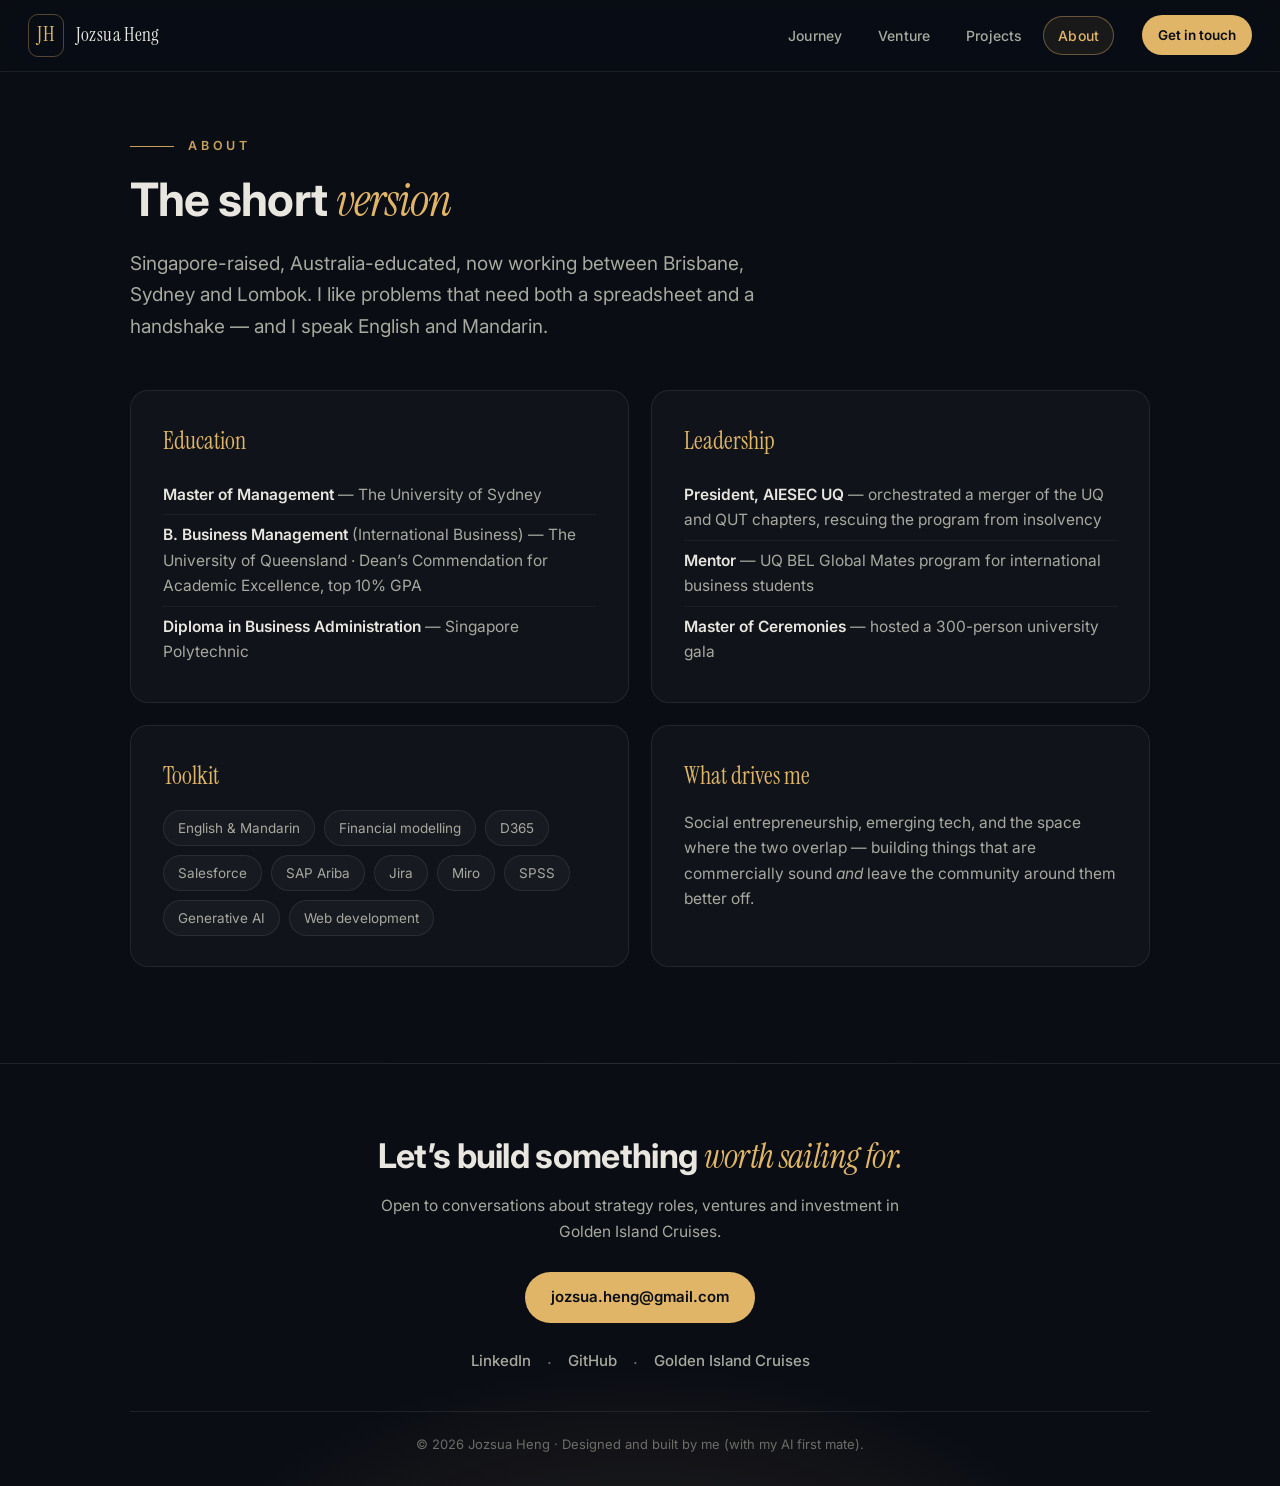
==== about.html @ b7298a8c "Restructure into tabbed multi-page site: Journey (landing, expanded experience), Venture, Projects, " ====
<!DOCTYPE html>
<html lang="en">
<head>
  <meta charset="UTF-8" />
  <meta name="viewport" content="width=device-width, initial-scale=1.0" />
  <title>Jozsua Heng — About</title>
  <meta name="description" content="About Jozsua Heng — education, leadership, toolkit and what drives him." />

  <link rel="icon" href="data:image/svg+xml,%3Csvg xmlns='http://www.w3.org/2000/svg' viewBox='0 0 64 64'%3E%3Crect width='64' height='64' rx='14' fill='%230a0d14'/%3E%3Ctext x='32' y='42' font-family='Georgia,serif' font-size='28' fill='%23e0b568' text-anchor='middle'%3EJH%3C/text%3E%3C/svg%3E" />

  <link rel="preconnect" href="https://fonts.googleapis.com" />
  <link rel="preconnect" href="https://fonts.gstatic.com" crossorigin />
  <link href="https://fonts.googleapis.com/css2?family=Instrument+Serif:ital@0;1&family=Inter:wght@400;500;600;700&display=swap" rel="stylesheet" />

  <link rel="stylesheet" href="styles.css" />
</head>
<body>

  <header class="nav">
    <a class="nav-brand" href="index.html">
      <span class="monogram">JH</span>
      <span class="brand-name">Jozsua Heng</span>
    </a>
    <nav class="nav-links" aria-label="Pages">
      <a href="index.html">Journey</a>
      <a href="venture.html">Venture</a>
      <a href="projects.html">Projects</a>
      <a href="about.html" aria-current="page">About</a>
    </nav>
    <a class="nav-cta" href="mailto:jozsua.heng@gmail.com">Get in touch</a>
  </header>

  <main>
    <div class="page-head container">
      <p class="eyebrow reveal"><span class="eyebrow-line"></span>About</p>
      <h1 class="section-title reveal">The short <em class="accent-serif">version</em></h1>
      <p class="lede reveal">
        Singapore-raised, Australia-educated, now working between Brisbane,
        Sydney and Lombok. I like problems that need both a spreadsheet and a
        handshake — and I speak English and Mandarin.
      </p>
    </div>

    <section class="section" style="padding-top: 0;">
      <div class="container">
        <div class="about-grid">
          <div class="about-card reveal">
            <h3>Education</h3>
            <ul>
              <li><strong>Master of Management</strong> — The University of Sydney</li>
              <li><strong>B. Business Management</strong> (International Business) — The University of Queensland · Dean&rsquo;s Commendation for Academic Excellence, top&nbsp;10% GPA</li>
              <li><strong>Diploma in Business Administration</strong> — Singapore Polytechnic</li>
            </ul>
          </div>
          <div class="about-card reveal">
            <h3>Leadership</h3>
            <ul>
              <li><strong>President, AIESEC UQ</strong> — orchestrated a merger of the UQ and QUT chapters, rescuing the program from insolvency</li>
              <li><strong>Mentor</strong> — UQ BEL Global Mates program for international business students</li>
              <li><strong>Master of Ceremonies</strong> — hosted a 300-person university gala</li>
            </ul>
          </div>
          <div class="about-card reveal">
            <h3>Toolkit</h3>
            <p class="chips">
              <span>English &amp; Mandarin</span><span>Financial modelling</span><span>D365</span><span>Salesforce</span><span>SAP Ariba</span><span>Jira</span><span>Miro</span><span>SPSS</span><span>Generative AI</span><span>Web development</span>
            </p>
          </div>
          <div class="about-card reveal">
            <h3>What drives me</h3>
            <p>
              Social entrepreneurship, emerging tech, and the space where the two
              overlap — building things that are commercially sound <em>and</em>
              leave the community around them better off.
            </p>
          </div>
        </div>
      </div>
    </section>
  </main>

  <footer class="footer">
    <div class="footer-cta">
      <p class="footer-line">Let&rsquo;s build something <em class="accent-serif">worth&nbsp;sailing&nbsp;for.</em></p>
      <p class="footer-sub">Open to conversations about strategy roles, ventures and investment in Golden Island Cruises.</p>
      <a class="btn btn-gold" href="mailto:jozsua.heng@gmail.com">jozsua.heng@gmail.com</a>
    </div>
    <div class="footer-links">
      <a href="https://www.linkedin.com/in/jozsuaheng" target="_blank" rel="noopener">LinkedIn</a>
      <span>·</span>
      <a href="https://github.com/JozsuaHeng" target="_blank" rel="noopener">GitHub</a>
      <span>·</span>
      <a href="https://komododiscoverytour.com/" target="_blank" rel="noopener">Golden Island Cruises</a>
    </div>
    <p class="footer-copy">© 2026 Jozsua Heng · Designed and built by me (with my AI first mate).</p>
  </footer>

  <script src="script.js"></script>
</body>
</html>
---- styles.css ----
/* ============================================================
   Jozsua Heng — portfolio (multi-page)
   Dark, warm, editorial. Gold accent nods to Golden Island Cruises.
   Pages: index (Journey) · venture · projects · about
   ============================================================ */

:root {
  --bg: #0a0d14;
  --bg-2: #0d1119;
  --bg-3: #111624;
  --ink: #e8e6df;
  --ink-dim: #a8a99f;
  --ink-faint: #6b6d66;
  --gold: #e0b568;
  --gold-soft: #caa15c;
  --line: rgba(232, 230, 223, 0.09);
  --card: rgba(255, 255, 255, 0.028);
  --radius: 18px;
  --font-body: "Inter", -apple-system, BlinkMacSystemFont, "Segoe UI", sans-serif;
  --font-display: "Instrument Serif", Georgia, "Times New Roman", serif;
  --ease-out: cubic-bezier(0.16, 1, 0.3, 1);
}

* { margin: 0; padding: 0; box-sizing: border-box; }

html { scroll-behavior: smooth; }

body {
  background: var(--bg);
  color: var(--ink);
  font-family: var(--font-body);
  font-size: 17px;
  line-height: 1.65;
  -webkit-font-smoothing: antialiased;
  overflow-x: hidden;
  display: flex;
  flex-direction: column;
  min-height: 100svh;
}
main { flex: 1; }

img { max-width: 100%; display: block; }
a { color: inherit; }

::selection { background: rgba(224, 181, 104, 0.35); }

.container {
  width: min(1020px, calc(100% - 48px));
  margin: 0 auto;
}

/* ---------- reveal-on-scroll ---------- */
.reveal {
  opacity: 0;
  transform: translateY(24px);
  transition: opacity 0.8s var(--ease-out), transform 0.8s var(--ease-out);
  transition-delay: var(--d, 0s);
  will-change: opacity, transform;
}
.reveal.in {
  opacity: 1;
  transform: none;
}

/* ============================================================
   NAV — tab bar
   ============================================================ */
.nav {
  position: sticky;
  top: 0;
  z-index: 50;
  display: flex;
  align-items: center;
  gap: 28px;
  padding: 14px 28px;
  background: rgba(10, 13, 20, 0.78);
  -webkit-backdrop-filter: saturate(160%) blur(18px);
  backdrop-filter: saturate(160%) blur(18px);
  border-bottom: 1px solid var(--line);
}
.nav-brand {
  display: flex;
  align-items: baseline;
  gap: 12px;
  text-decoration: none;
}
.monogram {
  font-family: var(--font-display);
  font-size: 21px;
  color: var(--gold);
  letter-spacing: 0.04em;
  border: 1px solid rgba(224, 181, 104, 0.35);
  border-radius: 10px;
  padding: 2px 8px 4px;
}
.brand-name {
  font-family: var(--font-display);
  font-size: 19px;
  color: var(--ink);
  letter-spacing: 0.02em;
}
.nav-links {
  display: flex;
  gap: 6px;
  margin-left: auto;
}
.nav-links a {
  text-decoration: none;
  font-size: 14px;
  font-weight: 500;
  color: var(--ink-dim);
  letter-spacing: 0.01em;
  padding: 7px 14px;
  border-radius: 999px;
  border: 1px solid transparent;
  transition: color 0.25s ease, background 0.25s ease, border-color 0.25s ease;
}
.nav-links a:hover { color: var(--ink); background: rgba(255, 255, 255, 0.05); }
.nav-links a[aria-current="page"] {
  color: var(--gold);
  border-color: rgba(224, 181, 104, 0.4);
  background: rgba(224, 181, 104, 0.08);
}
.nav-cta {
  font-size: 13.5px;
  font-weight: 600;
  text-decoration: none;
  color: var(--bg);
  background: var(--gold);
  padding: 9px 16px;
  border-radius: 999px;
  transition: transform 0.25s var(--ease-out), background 0.25s ease;
  white-space: nowrap;
}
.nav-cta:hover { background: #ecc37b; transform: translateY(-1px); }

/* ============================================================
   PAGE HEADER — compact, resume-style
   ============================================================ */
.intro { padding: 64px 0 8px; }
.intro-name {
  font-family: var(--font-display);
  font-weight: 400;
  font-size: clamp(40px, 6vw, 58px);
  line-height: 1.02;
  letter-spacing: -0.01em;
  margin-bottom: 12px;
}
.intro-roles {
  font-size: clamp(16px, 2vw, 18.5px);
  color: var(--ink-dim);
  margin-bottom: 6px;
}
.accent-serif {
  font-family: var(--font-display);
  font-style: italic;
  color: var(--gold);
  font-weight: 400;
}
.intro-meta {
  display: flex;
  flex-wrap: wrap;
  align-items: center;
  gap: 8px 18px;
  font-size: 14px;
  color: var(--ink-faint);
  margin-bottom: 22px;
}
.intro-meta a {
  color: var(--ink-dim);
  text-decoration: none;
  border-bottom: 1px solid rgba(232, 230, 223, 0.2);
  padding-bottom: 1px;
  transition: color 0.25s ease, border-color 0.25s ease;
}
.intro-meta a:hover { color: var(--gold); border-color: var(--gold); }
.intro-sub {
  font-size: 16.5px;
  color: var(--ink-dim);
  max-width: 640px;
}

/* simple page headers on secondary pages */
.page-head { padding: 64px 0 0; }

/* ============================================================
   SECTIONS — shared
   ============================================================ */
.section { padding: 56px 0 96px; }

.eyebrow {
  display: flex;
  align-items: center;
  gap: 14px;
  font-size: 12.5px;
  font-weight: 600;
  letter-spacing: 0.3em;
  text-transform: uppercase;
  color: var(--gold-soft);
  margin-bottom: 18px;
}
.eyebrow-line {
  width: 44px;
  height: 1px;
  background: var(--gold-soft);
  transform-origin: left;
  transform: scaleX(0);
  transition: transform 1.1s var(--ease-out) 0.15s;
}
.reveal.in .eyebrow-line { transform: scaleX(1); }

.section-title {
  font-family: var(--font-body);
  font-weight: 700;
  font-size: clamp(30px, 4.6vw, 46px);
  line-height: 1.1;
  letter-spacing: -0.02em;
  margin-bottom: 22px;
}
.section-title em { font-weight: 400; }

.lede {
  font-size: clamp(16.5px, 1.9vw, 19px);
  color: var(--ink-dim);
  max-width: 680px;
  margin-bottom: 48px;
}

/* ============================================================
   JOURNEY (timeline, index page)
   ============================================================ */
.timeline {
  list-style: none;
  margin-top: 14px;
  position: relative;
  padding-left: 30px;
}
.timeline::before {
  content: "";
  position: absolute;
  left: 5px;
  top: 6px;
  bottom: 6px;
  width: 1px;
  background: linear-gradient(var(--gold-soft), rgba(224, 181, 104, 0.05));
}
.tl-item {
  position: relative;
  display: grid;
  grid-template-columns: 150px 1fr;
  gap: 28px;
  padding: 28px 0;
}
.tl-item + .tl-item { border-top: 1px solid rgba(232, 230, 223, 0.05); }
.tl-item::before {
  content: "";
  position: absolute;
  left: -29px;
  top: 40px;
  width: 9px;
  height: 9px;
  border-radius: 50%;
  background: var(--bg);
  border: 2px solid var(--gold-soft);
}
.tl-when {
  font-size: 13px;
  font-weight: 600;
  letter-spacing: 0.08em;
  text-transform: uppercase;
  color: var(--gold-soft);
  padding-top: 5px;
  white-space: nowrap;
}
.tl-body h3 { font-size: 19.5px; font-weight: 700; margin-bottom: 2px; }
.tl-where {
  font-size: 13.5px;
  color: var(--ink-faint);
  margin-bottom: 12px;
}
.tl-points {
  list-style: none;
  display: flex;
  flex-direction: column;
  gap: 9px;
}
.tl-points li {
  position: relative;
  padding-left: 22px;
  color: var(--ink-dim);
  font-size: 15.5px;
  line-height: 1.6;
}
.tl-points li::before {
  content: "";
  position: absolute;
  left: 4px;
  top: 0.62em;
  width: 6px;
  height: 6px;
  border-radius: 50%;
  background: rgba(224, 181, 104, 0.55);
}
.tl-points strong { color: var(--ink); font-weight: 600; }

/* small link-out chips inside timeline items */
.tl-links { margin-top: 12px; display: flex; gap: 16px; flex-wrap: wrap; }
.tl-links a {
  font-size: 14px;
  font-weight: 600;
  color: var(--gold);
  text-decoration: none;
  border-bottom: 1px solid rgba(224, 181, 104, 0.35);
  padding-bottom: 1px;
  transition: border-color 0.25s ease, color 0.25s ease;
}
.tl-links a:hover { color: #ecc37b; border-bottom-color: #ecc37b; }

/* ============================================================
   VENTURE page
   ============================================================ */
.venture-figure { margin-bottom: 56px; }

.browser-frame {
  display: block;
  border-radius: var(--radius);
  overflow: hidden;
  border: 1px solid var(--line);
  background: var(--bg-3);
  box-shadow:
    0 30px 80px rgba(0, 0, 0, 0.55),
    0 4px 18px rgba(0, 0, 0, 0.4);
  transition: box-shadow 0.5s var(--ease-out);
}
a.browser-frame { text-decoration: none; }
/* hover lift lives on the image, not the frame — the frame's transform
   is driven by the parallax script, which would override a CSS hover */
a.browser-frame:hover {
  box-shadow:
    0 44px 100px rgba(0, 0, 0, 0.6),
    0 8px 24px rgba(0, 0, 0, 0.45);
}
.browser-frame img { transition: transform 0.6s var(--ease-out); }
a.browser-frame:hover img { transform: scale(1.02); }
.browser-bar {
  display: flex;
  align-items: center;
  gap: 7px;
  padding: 11px 16px;
  background: rgba(255, 255, 255, 0.035);
  border-bottom: 1px solid var(--line);
}
.browser-bar .dot {
  width: 10px; height: 10px;
  border-radius: 50%;
  background: rgba(232, 230, 223, 0.16);
}
.browser-url {
  margin: 0 auto;
  font-size: 12px;
  color: var(--ink-faint);
  background: rgba(255, 255, 255, 0.045);
  padding: 3px 14px;
  border-radius: 999px;
  letter-spacing: 0.02em;
}
.browser-frame img { width: 100%; }

.venture-grid {
  display: grid;
  grid-template-columns: 1fr 1fr;
  gap: 40px 56px;
  margin-bottom: 64px;
}
.venture-copy h3 {
  font-family: var(--font-display);
  font-weight: 400;
  font-size: 26px;
  margin-bottom: 12px;
  color: var(--gold);
}
.venture-copy p { color: var(--ink-dim); }

.stats {
  display: grid;
  grid-template-columns: repeat(4, 1fr);
  gap: 20px;
  padding: 38px 0;
  border-top: 1px solid var(--line);
  border-bottom: 1px solid var(--line);
  margin-bottom: 48px;
  text-align: center;
}
.stat-num {
  display: block;
  font-family: var(--font-display);
  font-size: clamp(36px, 4.6vw, 52px);
  color: var(--ink);
  line-height: 1.1;
  font-variant-numeric: tabular-nums;
}
.stat-label {
  font-size: 12.5px;
  letter-spacing: 0.14em;
  text-transform: uppercase;
  color: var(--ink-faint);
}
.venture-links { display: flex; gap: 14px; flex-wrap: wrap; }

.btn {
  display: inline-block;
  text-decoration: none;
  font-weight: 600;
  font-size: 15px;
  padding: 13px 26px;
  border-radius: 999px;
  transition: transform 0.3s var(--ease-out), background 0.3s ease, border-color 0.3s ease;
}
.btn-gold { background: var(--gold); color: var(--bg); }
.btn-gold:hover { background: #ecc37b; transform: translateY(-2px); }
.btn-ghost {
  color: var(--ink);
  border: 1px solid rgba(232, 230, 223, 0.22);
}
.btn-ghost:hover { border-color: rgba(232, 230, 223, 0.5); transform: translateY(-2px); }

/* ============================================================
   PROJECTS page
   ============================================================ */
.features {
  display: flex;
  flex-direction: column;
  gap: 96px;
  margin-top: 10px;
}
.feature {
  display: grid;
  grid-template-columns: minmax(0, 7fr) minmax(0, 5fr);
  gap: 52px;
  align-items: center;
}
.feature:nth-child(even) .feature-media { order: 2; }
.feature:nth-child(even) .feature-text { order: 1; }

.feature-text h3 {
  font-size: clamp(23px, 2.8vw, 29px);
  font-weight: 700;
  letter-spacing: -0.015em;
  margin-bottom: 14px;
}
.feature-text p { color: var(--ink-dim); margin-bottom: 14px; }
.feature-tags {
  font-size: 13px;
  letter-spacing: 0.1em;
  text-transform: uppercase;
  color: var(--ink-faint) !important;
}
.feature-links { display: flex; gap: 22px; flex-wrap: wrap; }
.feature-links a {
  font-weight: 600;
  font-size: 15px;
  color: var(--gold);
  text-decoration: none;
  border-bottom: 1px solid rgba(224, 181, 104, 0.35);
  padding-bottom: 2px;
  transition: border-color 0.25s ease, color 0.25s ease;
}
.feature-links a:hover { color: #ecc37b; border-bottom-color: #ecc37b; }

.experiments-wrap { margin-top: 110px; }
.experiments-title {
  font-family: var(--font-display);
  font-weight: 400;
  font-style: italic;
  font-size: clamp(22px, 3vw, 28px);
  color: var(--ink-dim);
  margin-bottom: 32px;
}
.experiments {
  display: grid;
  grid-template-columns: repeat(3, 1fr);
  gap: 22px;
}
.exp-card {
  display: block;
  text-decoration: none;
  border-radius: var(--radius);
  overflow: hidden;
  border: 1px solid var(--line);
  background: var(--card);
  transition: transform 0.4s var(--ease-out), border-color 0.4s ease;
}
.exp-card:hover { transform: translateY(-6px); border-color: rgba(224, 181, 104, 0.4); }
.exp-card img { aspect-ratio: 16 / 10; object-fit: cover; object-position: top; }
.exp-body { padding: 18px 20px 20px; }
.exp-body h4 { font-size: 16.5px; margin-bottom: 6px; }
.exp-body p { font-size: 14px; color: var(--ink-dim); line-height: 1.5; }

/* ============================================================
   ABOUT page
   ============================================================ */
.about-grid {
  display: grid;
  grid-template-columns: 1fr 1fr;
  gap: 22px;
  margin-top: 10px;
}
.about-card {
  background: var(--card);
  border: 1px solid var(--line);
  border-radius: var(--radius);
  padding: 30px 32px;
}
.about-card h3 {
  font-family: var(--font-display);
  font-weight: 400;
  font-size: 24px;
  color: var(--gold);
  margin-bottom: 14px;
}
.about-card ul { list-style: none; }
.about-card li {
  color: var(--ink-dim);
  font-size: 15.5px;
  padding: 7px 0;
  border-bottom: 1px solid rgba(232, 230, 223, 0.05);
}
.about-card li:last-child { border-bottom: none; }
.about-card li strong { color: var(--ink); font-weight: 600; }
.about-card > p { color: var(--ink-dim); font-size: 15.5px; }

.chips { display: flex; flex-wrap: wrap; gap: 9px; }
.chips span {
  font-size: 13.5px;
  color: var(--ink-dim);
  border: 1px solid var(--line);
  background: rgba(255, 255, 255, 0.03);
  border-radius: 999px;
  padding: 6px 14px;
}

/* ============================================================
   FOOTER — shared contact band
   ============================================================ */
.footer {
  border-top: 1px solid var(--line);
  background:
    radial-gradient(55% 90% at 50% 130%, rgba(224, 181, 104, 0.12), transparent 65%),
    var(--bg);
  text-align: center;
  padding: 64px 24px 30px;
}
.footer-line {
  font-family: var(--font-body);
  font-weight: 700;
  font-size: clamp(24px, 3.4vw, 34px);
  letter-spacing: -0.02em;
  margin-bottom: 8px;
}
.footer-sub {
  color: var(--ink-dim);
  font-size: 15.5px;
  max-width: 520px;
  margin: 0 auto 28px;
}
.footer-cta { margin-bottom: 26px; }
.footer-links {
  display: flex;
  justify-content: center;
  gap: 16px;
  color: var(--ink-faint);
  margin-bottom: 34px;
  flex-wrap: wrap;
}
.footer-links a {
  color: var(--ink-dim);
  text-decoration: none;
  font-weight: 500;
  font-size: 15px;
  transition: color 0.25s ease;
}
.footer-links a:hover { color: var(--gold); }
.footer-copy {
  font-size: 13px;
  color: var(--ink-faint);
  border-top: 1px solid var(--line);
  padding-top: 22px;
  max-width: 1020px;
  margin: 0 auto;
}

/* ============================================================
   RESPONSIVE
   ============================================================ */
@media (max-width: 900px) {
  .feature,
  .feature:nth-child(even) {
    grid-template-columns: 1fr;
    gap: 26px;
  }
  .feature:nth-child(even) .feature-media { order: 1; }
  .feature:nth-child(even) .feature-text { order: 2; }
  .features { gap: 72px; }
  .venture-grid { grid-template-columns: 1fr; gap: 32px; }
  .stats { grid-template-columns: repeat(2, 1fr); gap: 30px 16px; }
  .experiments { grid-template-columns: 1fr; }
  .about-grid { grid-template-columns: 1fr; }
  .tl-item { grid-template-columns: 1fr; gap: 6px; }
  .section { padding: 44px 0 80px; }
  .intro, .page-head { padding-top: 44px; }
}
@media (max-width: 700px) {
  .nav { padding: 10px 14px; gap: 10px; flex-wrap: wrap; }
  .brand-name { display: none; }
  .nav-links { gap: 2px; margin-left: 0; order: 3; width: 100%; justify-content: center; }
  .nav-links a { padding: 6px 11px; font-size: 13.5px; }
  .nav-cta { margin-left: auto; }
}

/* ============================================================
   REDUCED MOTION
   ============================================================ */
@media (prefers-reduced-motion: reduce) {
  html { scroll-behavior: auto; }
  .reveal { opacity: 1; transform: none; transition: none; }
  .eyebrow-line { transform: scaleX(1); transition: none; }
  .parallax { transform: none !important; }
}
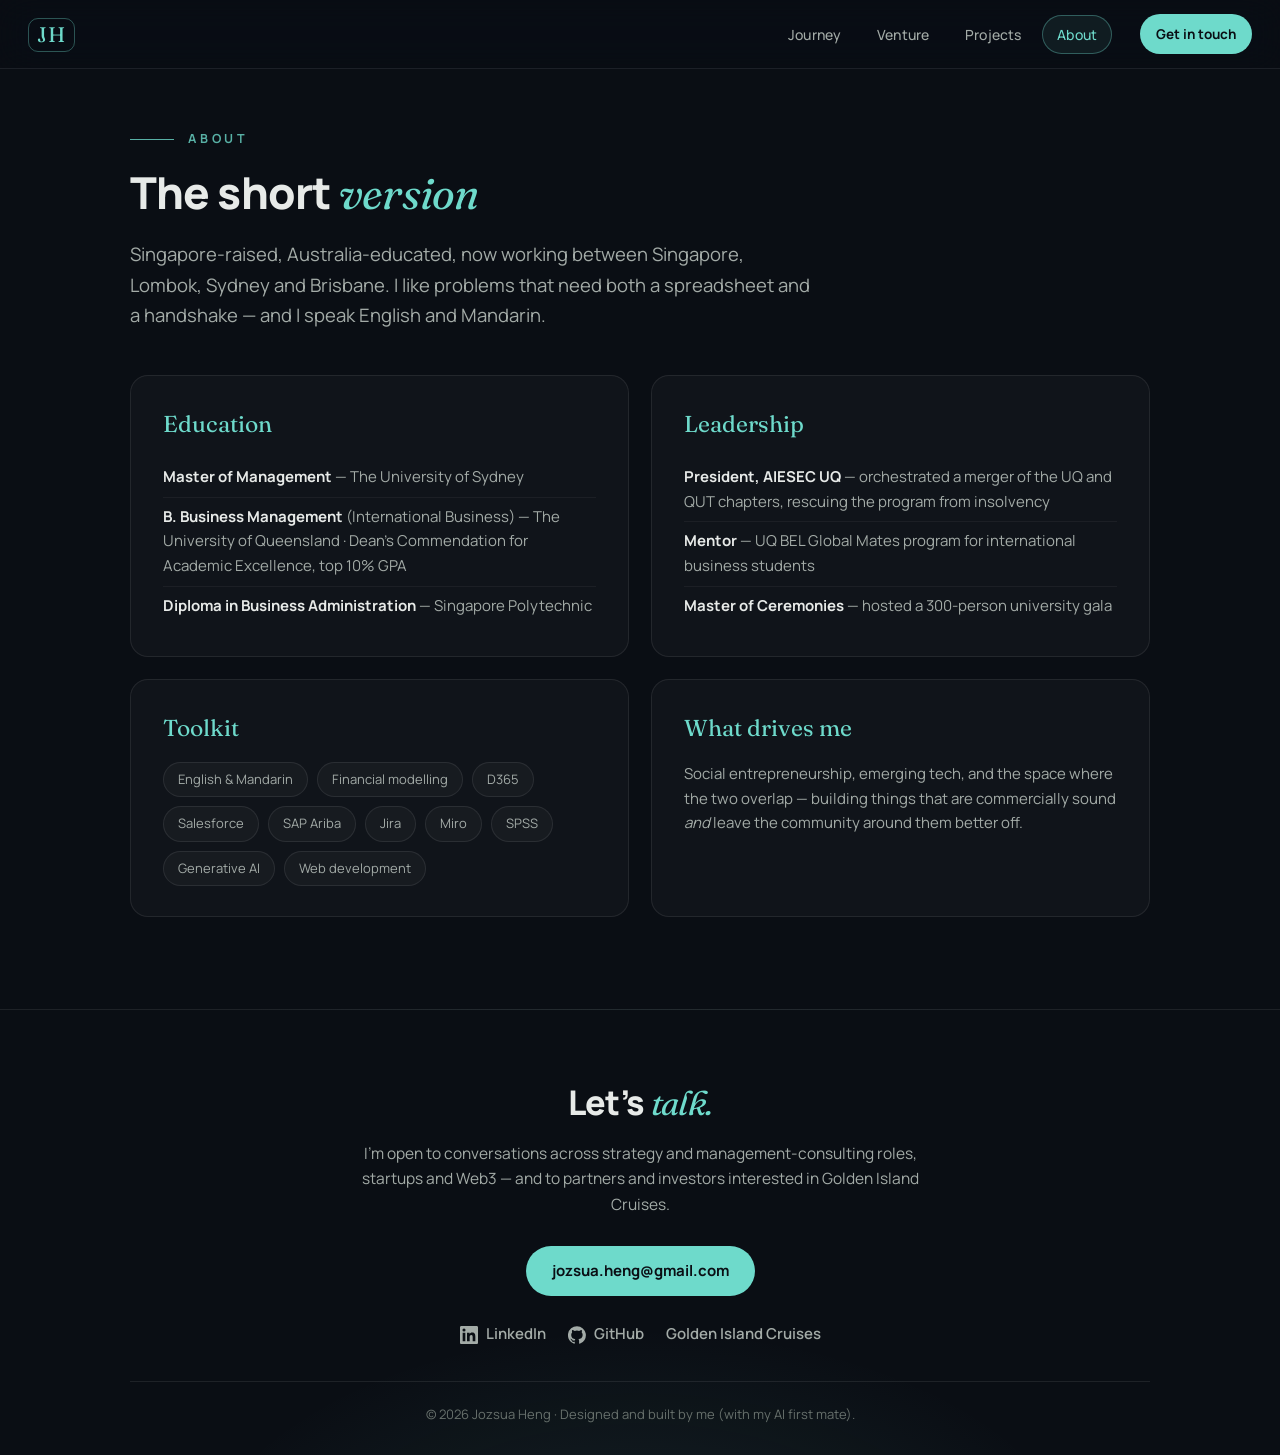
==== commit 2fe98430: "Redesign: teal palette + Fraunces/Manrope, collapsible timeline, brand network, condensed projects -" ====
--- a/about.html
+++ b/about.html
@@ -6,20 +6,19 @@
   <title>Jozsua Heng — About</title>
   <meta name="description" content="About Jozsua Heng — education, leadership, toolkit and what drives him." />
 
-  <link rel="icon" href="data:image/svg+xml,%3Csvg xmlns='http://www.w3.org/2000/svg' viewBox='0 0 64 64'%3E%3Crect width='64' height='64' rx='14' fill='%230a0d14'/%3E%3Ctext x='32' y='42' font-family='Georgia,serif' font-size='28' fill='%23e0b568' text-anchor='middle'%3EJH%3C/text%3E%3C/svg%3E" />
+  <link rel="icon" href="data:image/svg+xml,%3Csvg xmlns='http://www.w3.org/2000/svg' viewBox='0 0 64 64'%3E%3Crect width='64' height='64' rx='14' fill='%230a0e14'/%3E%3Ctext x='32' y='42' font-family='Georgia,serif' font-size='28' fill='%236edacb' text-anchor='middle'%3EJH%3C/text%3E%3C/svg%3E" />
 
   <link rel="preconnect" href="https://fonts.googleapis.com" />
   <link rel="preconnect" href="https://fonts.gstatic.com" crossorigin />
-  <link href="https://fonts.googleapis.com/css2?family=Instrument+Serif:ital@0;1&family=Inter:wght@400;500;600;700&display=swap" rel="stylesheet" />
+  <link href="https://fonts.googleapis.com/css2?family=Fraunces:ital,opsz,wght@0,9..144,400..600;1,9..144,400..600&family=Manrope:wght@400;500;600;700;800&display=swap" rel="stylesheet" />
 
   <link rel="stylesheet" href="styles.css" />
 </head>
 <body>
 
   <header class="nav">
-    <a class="nav-brand" href="index.html">
+    <a class="nav-brand" href="index.html" aria-label="Home">
       <span class="monogram">JH</span>
-      <span class="brand-name">Jozsua Heng</span>
     </a>
     <nav class="nav-links" aria-label="Pages">
       <a href="index.html">Journey</a>
@@ -27,7 +26,7 @@
       <a href="projects.html">Projects</a>
       <a href="about.html" aria-current="page">About</a>
     </nav>
-    <a class="nav-cta" href="mailto:jozsua.heng@gmail.com">Get in touch</a>
+    <a class="nav-cta" href="#contact">Get in touch</a>
   </header>
 
   <main>
@@ -35,9 +34,9 @@
       <p class="eyebrow reveal"><span class="eyebrow-line"></span>About</p>
       <h1 class="section-title reveal">The short <em class="accent-serif">version</em></h1>
       <p class="lede reveal">
-        Singapore-raised, Australia-educated, now working between Brisbane,
-        Sydney and Lombok. I like problems that need both a spreadsheet and a
-        handshake — and I speak English and Mandarin.
+        Singapore-raised, Australia-educated, now working between Singapore,
+        Lombok, Sydney and Brisbane. I like problems that need both a
+        spreadsheet and a handshake — and I speak English and Mandarin.
       </p>
     </div>
 
@@ -79,17 +78,15 @@
     </section>
   </main>
 
-  <footer class="footer">
+  <footer class="footer" id="contact">
     <div class="footer-cta">
-      <p class="footer-line">Let&rsquo;s build something <em class="accent-serif">worth&nbsp;sailing&nbsp;for.</em></p>
-      <p class="footer-sub">Open to conversations about strategy roles, ventures and investment in Golden Island Cruises.</p>
-      <a class="btn btn-gold" href="mailto:jozsua.heng@gmail.com">jozsua.heng@gmail.com</a>
+      <p class="footer-line">Let&rsquo;s <em class="accent-serif">talk.</em></p>
+      <p class="footer-sub">I&rsquo;m open to conversations across strategy and management-consulting roles, startups and Web3 — and to partners and investors interested in Golden Island Cruises.</p>
+      <a class="btn btn-accent" id="email-btn" href="mailto:jozsua.heng@gmail.com">jozsua.heng@gmail.com</a>
     </div>
     <div class="footer-links">
-      <a href="https://www.linkedin.com/in/jozsuaheng" target="_blank" rel="noopener">LinkedIn</a>
-      <span>·</span>
-      <a href="https://github.com/JozsuaHeng" target="_blank" rel="noopener">GitHub</a>
-      <span>·</span>
+      <a href="https://www.linkedin.com/in/jozsuaheng" target="_blank" rel="noopener"><svg class="icon" viewBox="0 0 24 24" aria-hidden="true"><path d="M20.45 20.45h-3.55v-5.57c0-1.33-.03-3.04-1.85-3.04-1.85 0-2.14 1.45-2.14 2.94v5.67H9.36V9h3.41v1.56h.05c.48-.9 1.64-1.85 3.37-1.85 3.6 0 4.27 2.37 4.27 5.46v6.28zM5.34 7.43a2.06 2.06 0 1 1 0-4.12 2.06 2.06 0 0 1 0 4.12zM7.12 20.45H3.56V9h3.56v11.45zM22.22 0H1.77C.79 0 0 .77 0 1.72v20.55C0 23.23.79 24 1.77 24h20.45c.98 0 1.78-.77 1.78-1.73V1.72C24 .77 23.2 0 22.22 0z"/></svg>LinkedIn</a>
+      <a href="https://github.com/JozsuaHeng" target="_blank" rel="noopener"><svg class="icon" viewBox="0 0 24 24" aria-hidden="true"><path d="M12 .3a12 12 0 0 0-3.8 23.4c.6.1.8-.3.8-.6v-2c-3.3.7-4-1.6-4-1.6-.6-1.4-1.4-1.8-1.4-1.8-1.1-.7.1-.7.1-.7 1.2.1 1.9 1.2 1.9 1.2 1 1.8 2.8 1.3 3.5 1 .1-.8.4-1.3.7-1.6-2.7-.3-5.5-1.3-5.5-5.9 0-1.3.5-2.4 1.2-3.2-.1-.3-.5-1.5.1-3.2 0 0 1-.3 3.3 1.2a11.5 11.5 0 0 1 6 0c2.3-1.5 3.3-1.2 3.3-1.2.6 1.7.2 2.9.1 3.2.8.8 1.2 1.9 1.2 3.2 0 4.6-2.8 5.6-5.5 5.9.4.4.8 1.1.8 2.2v3.3c0 .3.2.7.8.6A12 12 0 0 0 12 .3z"/></svg>GitHub</a>
       <a href="https://komododiscoverytour.com/" target="_blank" rel="noopener">Golden Island Cruises</a>
     </div>
     <p class="footer-copy">© 2026 Jozsua Heng · Designed and built by me (with my AI first mate).</p>
--- a/styles.css
+++ b/styles.css
@@ -1,23 +1,26 @@
 /* ============================================================
    Jozsua Heng — portfolio (multi-page)
-   Dark, warm, editorial. Gold accent nods to Golden Island Cruises.
+   Dark ink + ocean-teal accent. Fraunces display, Manrope body.
    Pages: index (Journey) · venture · projects · about
    ============================================================ */
 
 :root {
-  --bg: #0a0d14;
-  --bg-2: #0d1119;
-  --bg-3: #111624;
-  --ink: #e8e6df;
-  --ink-dim: #a8a99f;
-  --ink-faint: #6b6d66;
-  --gold: #e0b568;
-  --gold-soft: #caa15c;
-  --line: rgba(232, 230, 223, 0.09);
+  --bg: #0a0e14;
+  --bg-2: #0d1219;
+  --bg-3: #111824;
+  --ink: #e7eae8;
+  --ink-dim: #a3aba7;
+  --ink-faint: #67706c;
+  --accent: #6edacb;        /* sea-glass teal */
+  --accent-bright: #97e9dc;
+  --accent-dim: #58b0a5;
+  --accent-border: rgba(110, 218, 203, 0.35);
+  --accent-faint: rgba(110, 218, 203, 0.08);
+  --line: rgba(231, 234, 232, 0.09);
   --card: rgba(255, 255, 255, 0.028);
   --radius: 18px;
-  --font-body: "Inter", -apple-system, BlinkMacSystemFont, "Segoe UI", sans-serif;
-  --font-display: "Instrument Serif", Georgia, "Times New Roman", serif;
+  --font-body: "Manrope", -apple-system, BlinkMacSystemFont, "Segoe UI", sans-serif;
+  --font-display: "Fraunces", Georgia, "Times New Roman", serif;
   --ease-out: cubic-bezier(0.16, 1, 0.3, 1);
 }
 
@@ -29,7 +32,7 @@
   background: var(--bg);
   color: var(--ink);
   font-family: var(--font-body);
-  font-size: 17px;
+  font-size: 16.5px;
   line-height: 1.65;
   -webkit-font-smoothing: antialiased;
   overflow-x: hidden;
@@ -41,8 +44,9 @@
 
 img { max-width: 100%; display: block; }
 a { color: inherit; }
-
-::selection { background: rgba(224, 181, 104, 0.35); }
+svg.icon { width: 18px; height: 18px; vertical-align: -3.5px; fill: currentColor; }
+
+::selection { background: rgba(110, 218, 203, 0.3); }
 
 .container {
   width: min(1020px, calc(100% - 48px));
@@ -73,31 +77,20 @@
   align-items: center;
   gap: 28px;
   padding: 14px 28px;
-  background: rgba(10, 13, 20, 0.78);
+  background: rgba(10, 14, 20, 0.78);
   -webkit-backdrop-filter: saturate(160%) blur(18px);
   backdrop-filter: saturate(160%) blur(18px);
   border-bottom: 1px solid var(--line);
 }
-.nav-brand {
-  display: flex;
-  align-items: baseline;
-  gap: 12px;
-  text-decoration: none;
-}
+.nav-brand { text-decoration: none; }
 .monogram {
   font-family: var(--font-display);
   font-size: 21px;
-  color: var(--gold);
+  color: var(--accent);
   letter-spacing: 0.04em;
-  border: 1px solid rgba(224, 181, 104, 0.35);
+  border: 1px solid var(--accent-border);
   border-radius: 10px;
   padding: 2px 8px 4px;
-}
-.brand-name {
-  font-family: var(--font-display);
-  font-size: 19px;
-  color: var(--ink);
-  letter-spacing: 0.02em;
 }
 .nav-links {
   display: flex;
@@ -117,44 +110,44 @@
 }
 .nav-links a:hover { color: var(--ink); background: rgba(255, 255, 255, 0.05); }
 .nav-links a[aria-current="page"] {
-  color: var(--gold);
-  border-color: rgba(224, 181, 104, 0.4);
-  background: rgba(224, 181, 104, 0.08);
+  color: var(--accent);
+  border-color: var(--accent-border);
+  background: var(--accent-faint);
 }
 .nav-cta {
   font-size: 13.5px;
-  font-weight: 600;
+  font-weight: 700;
   text-decoration: none;
   color: var(--bg);
-  background: var(--gold);
+  background: var(--accent);
   padding: 9px 16px;
   border-radius: 999px;
   transition: transform 0.25s var(--ease-out), background 0.25s ease;
   white-space: nowrap;
 }
-.nav-cta:hover { background: #ecc37b; transform: translateY(-1px); }
+.nav-cta:hover { background: var(--accent-bright); transform: translateY(-1px); }
 
 /* ============================================================
    PAGE HEADER — compact, resume-style
    ============================================================ */
-.intro { padding: 64px 0 8px; }
+.intro { padding: 60px 0 8px; }
 .intro-name {
   font-family: var(--font-display);
   font-weight: 400;
-  font-size: clamp(40px, 6vw, 58px);
+  font-size: clamp(40px, 6vw, 56px);
   line-height: 1.02;
   letter-spacing: -0.01em;
   margin-bottom: 12px;
 }
 .intro-roles {
-  font-size: clamp(16px, 2vw, 18.5px);
+  font-size: clamp(16px, 2vw, 18px);
   color: var(--ink-dim);
   margin-bottom: 6px;
 }
 .accent-serif {
   font-family: var(--font-display);
   font-style: italic;
-  color: var(--gold);
+  color: var(--accent);
   font-weight: 400;
 }
 .intro-meta {
@@ -164,45 +157,57 @@
   gap: 8px 18px;
   font-size: 14px;
   color: var(--ink-faint);
-  margin-bottom: 22px;
+  margin-bottom: 26px;
 }
 .intro-meta a {
-  color: var(--ink-dim);
-  text-decoration: none;
-  border-bottom: 1px solid rgba(232, 230, 223, 0.2);
-  padding-bottom: 1px;
-  transition: color 0.25s ease, border-color 0.25s ease;
-}
-.intro-meta a:hover { color: var(--gold); border-color: var(--gold); }
-.intro-sub {
-  font-size: 16.5px;
-  color: var(--ink-dim);
-  max-width: 640px;
-}
+  display: inline-flex;
+  align-items: center;
+  gap: 6px;
+  color: var(--ink-dim);
+  text-decoration: none;
+  transition: color 0.25s ease;
+}
+.intro-meta a:hover { color: var(--accent); }
+
+/* quick "About me" block on the Journey page */
+.aboutme {
+  border-left: 2px solid var(--accent-border);
+  padding: 4px 0 4px 22px;
+  max-width: 680px;
+}
+.aboutme-label {
+  font-size: 12px;
+  font-weight: 700;
+  letter-spacing: 0.28em;
+  text-transform: uppercase;
+  color: var(--accent-dim);
+  margin-bottom: 6px;
+}
+.aboutme p { color: var(--ink-dim); font-size: 16px; }
 
 /* simple page headers on secondary pages */
-.page-head { padding: 64px 0 0; }
+.page-head { padding: 60px 0 0; }
 
 /* ============================================================
    SECTIONS — shared
    ============================================================ */
-.section { padding: 56px 0 96px; }
+.section { padding: 52px 0 92px; }
 
 .eyebrow {
   display: flex;
   align-items: center;
   gap: 14px;
   font-size: 12.5px;
-  font-weight: 600;
+  font-weight: 700;
   letter-spacing: 0.3em;
   text-transform: uppercase;
-  color: var(--gold-soft);
+  color: var(--accent-dim);
   margin-bottom: 18px;
 }
 .eyebrow-line {
   width: 44px;
   height: 1px;
-  background: var(--gold-soft);
+  background: var(--accent-dim);
   transform-origin: left;
   transform: scaleX(0);
   transition: transform 1.1s var(--ease-out) 0.15s;
@@ -211,8 +216,8 @@
 
 .section-title {
   font-family: var(--font-body);
-  font-weight: 700;
-  font-size: clamp(30px, 4.6vw, 46px);
+  font-weight: 800;
+  font-size: clamp(30px, 4.6vw, 44px);
   line-height: 1.1;
   letter-spacing: -0.02em;
   margin-bottom: 22px;
@@ -220,10 +225,19 @@
 .section-title em { font-weight: 400; }
 
 .lede {
-  font-size: clamp(16.5px, 1.9vw, 19px);
+  font-size: clamp(16px, 1.9vw, 18.5px);
   color: var(--ink-dim);
   max-width: 680px;
-  margin-bottom: 48px;
+  margin-bottom: 44px;
+}
+
+.subhead {
+  font-family: var(--font-display);
+  font-weight: 400;
+  font-style: italic;
+  font-size: clamp(22px, 3vw, 28px);
+  color: var(--ink-dim);
+  margin-bottom: 30px;
 }
 
 /* ============================================================
@@ -242,53 +256,84 @@
   top: 6px;
   bottom: 6px;
   width: 1px;
-  background: linear-gradient(var(--gold-soft), rgba(224, 181, 104, 0.05));
+  background: linear-gradient(var(--accent-dim), rgba(110, 218, 203, 0.05));
 }
 .tl-item {
   position: relative;
   display: grid;
   grid-template-columns: 150px 1fr;
   gap: 28px;
-  padding: 28px 0;
-}
-.tl-item + .tl-item { border-top: 1px solid rgba(232, 230, 223, 0.05); }
+  padding: 24px 0;
+}
+.tl-item + .tl-item { border-top: 1px solid rgba(231, 234, 232, 0.05); }
 .tl-item::before {
   content: "";
   position: absolute;
   left: -29px;
-  top: 40px;
+  top: 36px;
   width: 9px;
   height: 9px;
   border-radius: 50%;
   background: var(--bg);
-  border: 2px solid var(--gold-soft);
+  border: 2px solid var(--accent-dim);
 }
 .tl-when {
   font-size: 13px;
-  font-weight: 600;
+  font-weight: 700;
   letter-spacing: 0.08em;
   text-transform: uppercase;
-  color: var(--gold-soft);
+  color: var(--accent-dim);
   padding-top: 5px;
   white-space: nowrap;
 }
-.tl-body h3 { font-size: 19.5px; font-weight: 700; margin-bottom: 2px; }
+.tl-body h3 { font-size: 19px; font-weight: 800; margin-bottom: 2px; }
 .tl-where {
   font-size: 13.5px;
   color: var(--ink-faint);
-  margin-bottom: 12px;
-}
+  margin-bottom: 4px;
+}
+
+/* collapsible highlights */
+.tl-details { margin-top: 6px; }
+.tl-details summary {
+  list-style: none;
+  cursor: pointer;
+  display: inline-flex;
+  align-items: center;
+  gap: 8px;
+  font-size: 13.5px;
+  font-weight: 700;
+  color: var(--accent-dim);
+  padding: 4px 0;
+  user-select: none;
+  transition: color 0.25s ease;
+}
+.tl-details summary::-webkit-details-marker { display: none; }
+.tl-details summary:hover { color: var(--accent); }
+.tl-details summary::after {
+  content: "";
+  width: 7px;
+  height: 7px;
+  border-right: 1.5px solid currentColor;
+  border-bottom: 1.5px solid currentColor;
+  transform: rotate(45deg) translateY(-1px);
+  transition: transform 0.3s var(--ease-out);
+}
+.tl-details[open] summary::after { transform: rotate(225deg) translateY(-1px); }
+.tl-details[open] summary { color: var(--accent); }
+
 .tl-points {
   list-style: none;
   display: flex;
   flex-direction: column;
   gap: 9px;
+  padding: 10px 0 4px;
 }
 .tl-points li {
   position: relative;
   padding-left: 22px;
   color: var(--ink-dim);
-  font-size: 15.5px;
+  font-size: 15px;
   line-height: 1.6;
 }
 .tl-points li::before {
@@ -299,22 +344,21 @@
   width: 6px;
   height: 6px;
   border-radius: 50%;
-  background: rgba(224, 181, 104, 0.55);
-}
-.tl-points strong { color: var(--ink); font-weight: 600; }
-
-/* small link-out chips inside timeline items */
-.tl-links { margin-top: 12px; display: flex; gap: 16px; flex-wrap: wrap; }
+  background: rgba(110, 218, 203, 0.55);
+}
+.tl-points strong { color: var(--ink); font-weight: 700; }
+
+.tl-links { margin-top: 10px; display: flex; gap: 16px; flex-wrap: wrap; }
 .tl-links a {
   font-size: 14px;
-  font-weight: 600;
-  color: var(--gold);
-  text-decoration: none;
-  border-bottom: 1px solid rgba(224, 181, 104, 0.35);
+  font-weight: 700;
+  color: var(--accent);
+  text-decoration: none;
+  border-bottom: 1px solid var(--accent-border);
   padding-bottom: 1px;
   transition: border-color 0.25s ease, color 0.25s ease;
 }
-.tl-links a:hover { color: #ecc37b; border-bottom-color: #ecc37b; }
+.tl-links a:hover { color: var(--accent-bright); border-bottom-color: var(--accent-bright); }
 
 /* ============================================================
    VENTURE page
@@ -340,7 +384,7 @@
     0 44px 100px rgba(0, 0, 0, 0.6),
     0 8px 24px rgba(0, 0, 0, 0.45);
 }
-.browser-frame img { transition: transform 0.6s var(--ease-out); }
+.browser-frame img { transition: transform 0.6s var(--ease-out); width: 100%; }
 a.browser-frame:hover img { transform: scale(1.02); }
 .browser-bar {
   display: flex;
@@ -353,7 +397,7 @@
 .browser-bar .dot {
   width: 10px; height: 10px;
   border-radius: 50%;
-  background: rgba(232, 230, 223, 0.16);
+  background: rgba(231, 234, 232, 0.16);
 }
 .browser-url {
   margin: 0 auto;
@@ -364,7 +408,6 @@
   border-radius: 999px;
   letter-spacing: 0.02em;
 }
-.browser-frame img { width: 100%; }
 
 .venture-grid {
   display: grid;
@@ -375,11 +418,12 @@
 .venture-copy h3 {
   font-family: var(--font-display);
   font-weight: 400;
-  font-size: 26px;
+  font-size: 25px;
   margin-bottom: 12px;
-  color: var(--gold);
+  color: var(--accent);
 }
 .venture-copy p { color: var(--ink-dim); }
+.venture-copy a { color: var(--accent); }
 
 .stats {
   display: grid;
@@ -394,7 +438,7 @@
 .stat-num {
   display: block;
   font-family: var(--font-display);
-  font-size: clamp(36px, 4.6vw, 52px);
+  font-size: clamp(36px, 4.6vw, 50px);
   color: var(--ink);
   line-height: 1.1;
   font-variant-numeric: tabular-nums;
@@ -407,81 +451,114 @@
 }
 .venture-links { display: flex; gap: 14px; flex-wrap: wrap; }
 
+/* brand network */
+.brands { margin-top: 88px; }
+.brand-grid {
+  display: grid;
+  grid-template-columns: repeat(3, 1fr);
+  gap: 18px;
+}
+.brand-card {
+  display: block;
+  text-decoration: none;
+  background: var(--card);
+  border: 1px solid var(--line);
+  border-radius: 14px;
+  padding: 22px 24px;
+  transition: transform 0.35s var(--ease-out), border-color 0.35s ease, background 0.35s ease;
+}
+.brand-card:hover {
+  transform: translateY(-4px);
+  border-color: var(--accent-border);
+  background: var(--accent-faint);
+}
+.brand-card h4 { font-size: 16px; font-weight: 800; margin-bottom: 3px; }
+.brand-card .brand-domain {
+  font-size: 13px;
+  color: var(--ink-faint);
+  margin-bottom: 8px;
+  word-break: break-all;
+}
+.brand-card p { font-size: 13.5px; color: var(--ink-dim); line-height: 1.5; }
+.brand-card .brand-go {
+  display: inline-block;
+  margin-top: 10px;
+  font-size: 13px;
+  font-weight: 700;
+  color: var(--accent);
+}
+.brand-card.flagship { border-color: var(--accent-border); }
+.brand-card.flagship h4 { color: var(--accent); }
+
 .btn {
   display: inline-block;
   text-decoration: none;
-  font-weight: 600;
+  font-weight: 700;
   font-size: 15px;
   padding: 13px 26px;
   border-radius: 999px;
   transition: transform 0.3s var(--ease-out), background 0.3s ease, border-color 0.3s ease;
 }
-.btn-gold { background: var(--gold); color: var(--bg); }
-.btn-gold:hover { background: #ecc37b; transform: translateY(-2px); }
+.btn-accent { background: var(--accent); color: var(--bg); }
+.btn-accent:hover { background: var(--accent-bright); transform: translateY(-2px); }
 .btn-ghost {
   color: var(--ink);
-  border: 1px solid rgba(232, 230, 223, 0.22);
-}
-.btn-ghost:hover { border-color: rgba(232, 230, 223, 0.5); transform: translateY(-2px); }
+  border: 1px solid rgba(231, 234, 232, 0.22);
+}
+.btn-ghost:hover { border-color: rgba(231, 234, 232, 0.5); transform: translateY(-2px); }
+
+/* email illumination when arriving via "Get in touch" */
+@keyframes emailGlow {
+  0%   { box-shadow: 0 0 0 0 rgba(110, 218, 203, 0); }
+  25%  { box-shadow: 0 0 18px 4px rgba(110, 218, 203, 0.55), 0 0 60px 12px rgba(110, 218, 203, 0.25); }
+  60%  { box-shadow: 0 0 24px 6px rgba(110, 218, 203, 0.45), 0 0 80px 16px rgba(110, 218, 203, 0.2); }
+  100% { box-shadow: 0 0 0 0 rgba(110, 218, 203, 0); }
+}
+.illuminate { animation: emailGlow 2.6s ease-out 1; }
 
 /* ============================================================
    PROJECTS page
    ============================================================ */
-.features {
-  display: flex;
-  flex-direction: column;
-  gap: 96px;
-  margin-top: 10px;
-}
-.feature {
-  display: grid;
-  grid-template-columns: minmax(0, 7fr) minmax(0, 5fr);
-  gap: 52px;
-  align-items: center;
-}
-.feature:nth-child(even) .feature-media { order: 2; }
-.feature:nth-child(even) .feature-text { order: 1; }
-
-.feature-text h3 {
-  font-size: clamp(23px, 2.8vw, 29px);
-  font-weight: 700;
-  letter-spacing: -0.015em;
-  margin-bottom: 14px;
-}
-.feature-text p { color: var(--ink-dim); margin-bottom: 14px; }
-.feature-tags {
-  font-size: 13px;
-  letter-spacing: 0.1em;
-  text-transform: uppercase;
-  color: var(--ink-faint) !important;
-}
-.feature-links { display: flex; gap: 22px; flex-wrap: wrap; }
-.feature-links a {
-  font-weight: 600;
-  font-size: 15px;
-  color: var(--gold);
-  text-decoration: none;
-  border-bottom: 1px solid rgba(224, 181, 104, 0.35);
-  padding-bottom: 2px;
-  transition: border-color 0.25s ease, color 0.25s ease;
-}
-.feature-links a:hover { color: #ecc37b; border-bottom-color: #ecc37b; }
-
-.experiments-wrap { margin-top: 110px; }
-.experiments-title {
-  font-family: var(--font-display);
-  font-weight: 400;
-  font-style: italic;
-  font-size: clamp(22px, 3vw, 28px);
-  color: var(--ink-dim);
-  margin-bottom: 32px;
-}
-.experiments {
+
+/* consulting engagement cards — compact */
+.eng-grid {
   display: grid;
   grid-template-columns: repeat(3, 1fr);
-  gap: 22px;
-}
-.exp-card {
+  gap: 18px;
+  margin-bottom: 10px;
+}
+.eng-card {
+  background: var(--card);
+  border: 1px solid var(--line);
+  border-radius: 14px;
+  padding: 20px 22px;
+  transition: border-color 0.35s ease, background 0.35s ease;
+}
+.eng-card:hover { border-color: var(--accent-border); background: var(--accent-faint); }
+.eng-org {
+  font-size: 12px;
+  font-weight: 700;
+  letter-spacing: 0.14em;
+  text-transform: uppercase;
+  color: var(--accent-dim);
+  margin-bottom: 6px;
+}
+.eng-card h4 { font-size: 15.5px; font-weight: 800; line-height: 1.35; margin-bottom: 6px; }
+.eng-card p { font-size: 13.5px; color: var(--ink-dim); line-height: 1.55; }
+.eng-note {
+  font-size: 14px;
+  color: var(--ink-faint);
+  font-style: italic;
+  margin-top: 18px;
+}
+
+/* software cards — condensed grid with screenshots */
+.proj-grid {
+  display: grid;
+  grid-template-columns: 1fr 1fr;
+  gap: 24px;
+}
+.proj-card {
   display: block;
   text-decoration: none;
   border-radius: var(--radius);
@@ -490,11 +567,56 @@
   background: var(--card);
   transition: transform 0.4s var(--ease-out), border-color 0.4s ease;
 }
-.exp-card:hover { transform: translateY(-6px); border-color: rgba(224, 181, 104, 0.4); }
-.exp-card img { aspect-ratio: 16 / 10; object-fit: cover; object-position: top; }
-.exp-body { padding: 18px 20px 20px; }
-.exp-body h4 { font-size: 16.5px; margin-bottom: 6px; }
-.exp-body p { font-size: 14px; color: var(--ink-dim); line-height: 1.5; }
+.proj-card:hover { transform: translateY(-6px); border-color: var(--accent-border); }
+.proj-card img {
+  width: 100%;
+  aspect-ratio: 16 / 9;
+  object-fit: cover;
+  object-position: top;
+  border-bottom: 1px solid var(--line);
+}
+.proj-body { padding: 20px 22px 22px; }
+.proj-body h4 { font-size: 18px; font-weight: 800; margin-bottom: 7px; }
+.proj-body p { font-size: 14.5px; color: var(--ink-dim); line-height: 1.6; margin-bottom: 10px; }
+.proj-tags {
+  font-size: 12px;
+  letter-spacing: 0.1em;
+  text-transform: uppercase;
+  color: var(--ink-faint) !important;
+  margin-bottom: 12px;
+}
+.proj-links { display: flex; gap: 18px; flex-wrap: wrap; }
+.proj-links a {
+  font-weight: 700;
+  font-size: 14px;
+  color: var(--accent);
+  text-decoration: none;
+  border-bottom: 1px solid var(--accent-border);
+  padding-bottom: 1px;
+  transition: border-color 0.25s ease, color 0.25s ease;
+}
+.proj-links a:hover { color: var(--accent-bright); border-bottom-color: var(--accent-bright); }
+
+/* small "for fun" cards */
+.experiments {
+  display: grid;
+  grid-template-columns: repeat(3, 1fr);
+  gap: 18px;
+}
+.exp-card {
+  display: block;
+  text-decoration: none;
+  border-radius: 14px;
+  overflow: hidden;
+  border: 1px solid var(--line);
+  background: var(--card);
+  transition: transform 0.4s var(--ease-out), border-color 0.4s ease;
+}
+.exp-card:hover { transform: translateY(-5px); border-color: var(--accent-border); }
+.exp-card img { aspect-ratio: 16 / 9; object-fit: cover; object-position: top; }
+.exp-body { padding: 15px 18px 17px; }
+.exp-body h4 { font-size: 15.5px; margin-bottom: 4px; }
+.exp-body p { font-size: 13.5px; color: var(--ink-dim); line-height: 1.5; }
 
 /* ============================================================
    ABOUT page
@@ -514,24 +636,24 @@
 .about-card h3 {
   font-family: var(--font-display);
   font-weight: 400;
-  font-size: 24px;
-  color: var(--gold);
+  font-size: 23px;
+  color: var(--accent);
   margin-bottom: 14px;
 }
 .about-card ul { list-style: none; }
 .about-card li {
   color: var(--ink-dim);
-  font-size: 15.5px;
+  font-size: 15px;
   padding: 7px 0;
-  border-bottom: 1px solid rgba(232, 230, 223, 0.05);
+  border-bottom: 1px solid rgba(231, 234, 232, 0.05);
 }
 .about-card li:last-child { border-bottom: none; }
-.about-card li strong { color: var(--ink); font-weight: 600; }
-.about-card > p { color: var(--ink-dim); font-size: 15.5px; }
+.about-card li strong { color: var(--ink); font-weight: 700; }
+.about-card > p { color: var(--ink-dim); font-size: 15px; }
 
 .chips { display: flex; flex-wrap: wrap; gap: 9px; }
 .chips span {
-  font-size: 13.5px;
+  font-size: 13px;
   color: var(--ink-dim);
   border: 1px solid var(--line);
   background: rgba(255, 255, 255, 0.03);
@@ -545,41 +667,45 @@
 .footer {
   border-top: 1px solid var(--line);
   background:
-    radial-gradient(55% 90% at 50% 130%, rgba(224, 181, 104, 0.12), transparent 65%),
+    radial-gradient(55% 90% at 50% 130%, rgba(110, 218, 203, 0.1), transparent 65%),
     var(--bg);
   text-align: center;
   padding: 64px 24px 30px;
 }
 .footer-line {
   font-family: var(--font-body);
-  font-weight: 700;
+  font-weight: 800;
   font-size: clamp(24px, 3.4vw, 34px);
   letter-spacing: -0.02em;
-  margin-bottom: 8px;
+  margin-bottom: 10px;
 }
 .footer-sub {
   color: var(--ink-dim);
   font-size: 15.5px;
-  max-width: 520px;
+  max-width: 560px;
   margin: 0 auto 28px;
 }
 .footer-cta { margin-bottom: 26px; }
 .footer-links {
   display: flex;
   justify-content: center;
-  gap: 16px;
+  align-items: center;
+  gap: 22px;
   color: var(--ink-faint);
   margin-bottom: 34px;
   flex-wrap: wrap;
 }
 .footer-links a {
-  color: var(--ink-dim);
-  text-decoration: none;
-  font-weight: 500;
+  display: inline-flex;
+  align-items: center;
+  gap: 8px;
+  color: var(--ink-dim);
+  text-decoration: none;
+  font-weight: 600;
   font-size: 15px;
   transition: color 0.25s ease;
 }
-.footer-links a:hover { color: var(--gold); }
+.footer-links a:hover { color: var(--accent); }
 .footer-copy {
   font-size: 13px;
   color: var(--ink-faint);
@@ -593,28 +719,24 @@
    RESPONSIVE
    ============================================================ */
 @media (max-width: 900px) {
-  .feature,
-  .feature:nth-child(even) {
-    grid-template-columns: 1fr;
-    gap: 26px;
-  }
-  .feature:nth-child(even) .feature-media { order: 1; }
-  .feature:nth-child(even) .feature-text { order: 2; }
-  .features { gap: 72px; }
   .venture-grid { grid-template-columns: 1fr; gap: 32px; }
   .stats { grid-template-columns: repeat(2, 1fr); gap: 30px 16px; }
+  .brand-grid { grid-template-columns: 1fr 1fr; }
+  .eng-grid { grid-template-columns: 1fr 1fr; }
+  .proj-grid { grid-template-columns: 1fr; }
   .experiments { grid-template-columns: 1fr; }
   .about-grid { grid-template-columns: 1fr; }
   .tl-item { grid-template-columns: 1fr; gap: 6px; }
-  .section { padding: 44px 0 80px; }
-  .intro, .page-head { padding-top: 44px; }
-}
-@media (max-width: 700px) {
+  .section { padding: 40px 0 76px; }
+  .intro, .page-head { padding-top: 40px; }
+}
+@media (max-width: 640px) {
   .nav { padding: 10px 14px; gap: 10px; flex-wrap: wrap; }
-  .brand-name { display: none; }
   .nav-links { gap: 2px; margin-left: 0; order: 3; width: 100%; justify-content: center; }
   .nav-links a { padding: 6px 11px; font-size: 13.5px; }
   .nav-cta { margin-left: auto; }
+  .brand-grid { grid-template-columns: 1fr; }
+  .eng-grid { grid-template-columns: 1fr; }
 }
 
 /* ============================================================
@@ -625,4 +747,5 @@
   .reveal { opacity: 1; transform: none; transition: none; }
   .eyebrow-line { transform: scaleX(1); transition: none; }
   .parallax { transform: none !important; }
-}
+  .illuminate { animation: none; }
+}
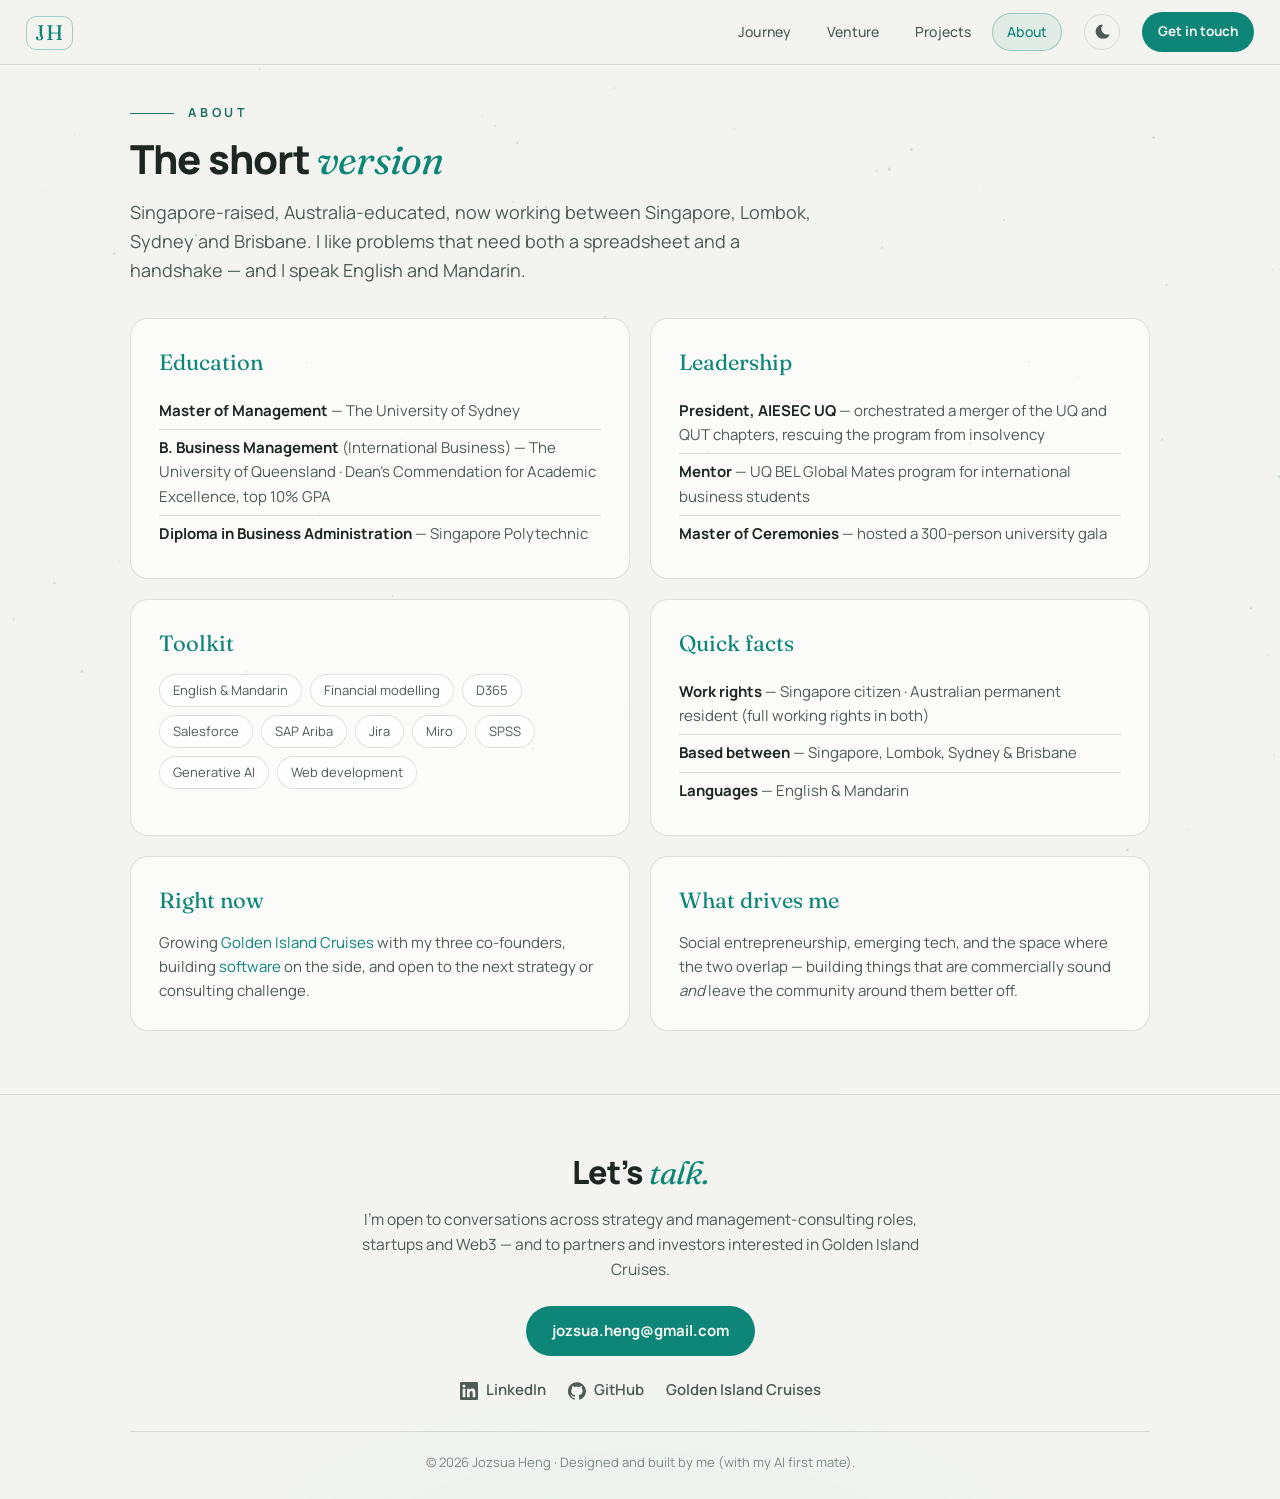
==== commit a4e51306: "Big pass: themes, speckles, venture scrollytelling, education timeline, real photos - Light/dark mod" ====
--- a/about.html
+++ b/about.html
@@ -8,6 +8,16 @@
 
   <link rel="icon" href="data:image/svg+xml,%3Csvg xmlns='http://www.w3.org/2000/svg' viewBox='0 0 64 64'%3E%3Crect width='64' height='64' rx='14' fill='%230a0e14'/%3E%3Ctext x='32' y='42' font-family='Georgia,serif' font-size='28' fill='%236edacb' text-anchor='middle'%3EJH%3C/text%3E%3C/svg%3E" />
 
+  <script>
+    (function () {
+      try {
+        var t = localStorage.getItem("theme");
+        if (!t && window.matchMedia("(prefers-color-scheme: light)").matches) t = "light";
+        if (t) document.documentElement.dataset.theme = t;
+      } catch (e) {}
+    })();
+  </script>
+
   <link rel="preconnect" href="https://fonts.googleapis.com" />
   <link rel="preconnect" href="https://fonts.gstatic.com" crossorigin />
   <link href="https://fonts.googleapis.com/css2?family=Fraunces:ital,opsz,wght@0,9..144,400..600;1,9..144,400..600&family=Manrope:wght@400;500;600;700;800&display=swap" rel="stylesheet" />
@@ -15,6 +25,7 @@
   <link rel="stylesheet" href="styles.css" />
 </head>
 <body>
+  <canvas id="specks" aria-hidden="true"></canvas>
 
   <header class="nav">
     <a class="nav-brand" href="index.html" aria-label="Home">
@@ -26,6 +37,10 @@
       <a href="projects.html">Projects</a>
       <a href="about.html" aria-current="page">About</a>
     </nav>
+    <button class="theme-toggle" id="theme-toggle" aria-label="Toggle light/dark mode">
+      <svg class="icon-sun" viewBox="0 0 24 24" aria-hidden="true"><path d="M12 17a5 5 0 1 1 0-10 5 5 0 0 1 0 10zm0-2a3 3 0 1 0 0-6 3 3 0 0 0 0 6zM11 1h2v3h-2V1zm0 19h2v3h-2v-3zM3.5 4.9 4.9 3.5l2.1 2.1-1.4 1.4-2.1-2.1zm13.5 13.5 1.4-1.4 2.1 2.1-1.4 1.4-2.1-2.1zM1 11h3v2H1v-2zm19 0h3v2h-3v-2zM3.5 19.1l2.1-2.1 1.4 1.4-2.1 2.1-1.4-1.4zM17 5.6l2.1-2.1 1.4 1.4-2.1 2.1-1.4-1.4z"/></svg>
+      <svg class="icon-moon" viewBox="0 0 24 24" aria-hidden="true"><path d="M12.3 22a10 10 0 0 1-8.7-14.9A10 10 0 0 1 11 2.1a1 1 0 0 1 .9 1.6 8 8 0 0 0 8.4 12.4 1 1 0 0 1 1.2 1.4A10 10 0 0 1 12.3 22z"/></svg>
+    </button>
     <a class="nav-cta" href="#contact">Get in touch</a>
   </header>
 
@@ -66,6 +81,23 @@
             </p>
           </div>
           <div class="about-card reveal">
+            <h3>Quick facts</h3>
+            <ul>
+              <li><strong>Work rights</strong> — Singapore citizen · Australian permanent resident (full working rights in both)</li>
+              <li><strong>Based between</strong> — Singapore, Lombok, Sydney &amp; Brisbane</li>
+              <li><strong>Languages</strong> — English &amp; Mandarin</li>
+            </ul>
+          </div>
+          <div class="about-card reveal">
+            <h3>Right now</h3>
+            <p>
+              Growing <a href="venture.html" style="color: var(--accent); text-decoration: none;">Golden Island Cruises</a>
+              with my three co-founders, building
+              <a href="projects.html" style="color: var(--accent); text-decoration: none;">software</a> on the side,
+              and open to the next strategy or consulting challenge.
+            </p>
+          </div>
+          <div class="about-card reveal">
             <h3>What drives me</h3>
             <p>
               Social entrepreneurship, emerging tech, and the space where the two
--- a/styles.css
+++ b/styles.css
@@ -1,44 +1,66 @@
 /* ============================================================
    Jozsua Heng — portfolio (multi-page)
-   Dark ink + ocean-teal accent. Fraunces display, Manrope body.
+   Dark-grey ink + ocean-teal accent, floating speckle backdrop,
+   light/dark themes. Fraunces display, Manrope body.
    Pages: index (Journey) · venture · projects · about
    ============================================================ */
 
 :root {
-  --bg: #0a0e14;
-  --bg-2: #0d1219;
-  --bg-3: #111824;
+  --bg: #0e1218;
+  --bg-2: #111620;
+  --bg-3: #151b27;
   --ink: #e7eae8;
-  --ink-dim: #a3aba7;
-  --ink-faint: #67706c;
+  --ink-dim: #a9b1ad;
+  --ink-faint: #6d7671;
   --accent: #6edacb;        /* sea-glass teal */
   --accent-bright: #97e9dc;
   --accent-dim: #58b0a5;
   --accent-border: rgba(110, 218, 203, 0.35);
   --accent-faint: rgba(110, 218, 203, 0.08);
-  --line: rgba(231, 234, 232, 0.09);
-  --card: rgba(255, 255, 255, 0.028);
+  --line: rgba(231, 234, 232, 0.1);
+  --card: rgba(255, 255, 255, 0.03);
+  --nav-bg: rgba(14, 18, 24, 0.75);
+  --shadow-lg: 0 30px 80px rgba(0, 0, 0, 0.5), 0 4px 18px rgba(0, 0, 0, 0.35);
   --radius: 18px;
   --font-body: "Manrope", -apple-system, BlinkMacSystemFont, "Segoe UI", sans-serif;
   --font-display: "Fraunces", Georgia, "Times New Roman", serif;
   --ease-out: cubic-bezier(0.16, 1, 0.3, 1);
 }
 
+[data-theme="light"] {
+  --bg: #f3f4f0;
+  --bg-2: #edeee9;
+  --bg-3: #e5e7e0;
+  --ink: #1d2622;
+  --ink-dim: #4d5a55;
+  --ink-faint: #7d8883;
+  --accent: #0d8577;
+  --accent-bright: #0aa38f;
+  --accent-dim: #256e63;
+  --accent-border: rgba(13, 133, 119, 0.35);
+  --accent-faint: rgba(13, 133, 119, 0.07);
+  --line: rgba(29, 38, 34, 0.13);
+  --card: rgba(255, 255, 255, 0.65);
+  --nav-bg: rgba(243, 244, 240, 0.8);
+  --shadow-lg: 0 24px 60px rgba(29, 38, 34, 0.18), 0 4px 14px rgba(29, 38, 34, 0.1);
+}
+
 * { margin: 0; padding: 0; box-sizing: border-box; }
 
-html { scroll-behavior: smooth; }
+html { scroll-behavior: smooth; background: var(--bg); }
 
 body {
-  background: var(--bg);
+  background: transparent;
   color: var(--ink);
   font-family: var(--font-body);
   font-size: 16.5px;
-  line-height: 1.65;
+  line-height: 1.62;
   -webkit-font-smoothing: antialiased;
   overflow-x: hidden;
   display: flex;
   flex-direction: column;
   min-height: 100svh;
+  transition: color 0.35s ease;
 }
 main { flex: 1; }
 
@@ -48,6 +70,14 @@
 
 ::selection { background: rgba(110, 218, 203, 0.3); }
 
+/* floating speckle backdrop (drawn by script.js) */
+#specks {
+  position: fixed;
+  inset: 0;
+  z-index: -1;
+  pointer-events: none;
+}
+
 .container {
   width: min(1020px, calc(100% - 48px));
   margin: 0 auto;
@@ -56,7 +86,7 @@
 /* ---------- reveal-on-scroll ---------- */
 .reveal {
   opacity: 0;
-  transform: translateY(24px);
+  transform: translateY(22px);
   transition: opacity 0.8s var(--ease-out), transform 0.8s var(--ease-out);
   transition-delay: var(--d, 0s);
   will-change: opacity, transform;
@@ -75,9 +105,9 @@
   z-index: 50;
   display: flex;
   align-items: center;
-  gap: 28px;
-  padding: 14px 28px;
-  background: rgba(10, 14, 20, 0.78);
+  gap: 22px;
+  padding: 12px 26px;
+  background: var(--nav-bg);
   -webkit-backdrop-filter: saturate(160%) blur(18px);
   backdrop-filter: saturate(160%) blur(18px);
   border-bottom: 1px solid var(--line);
@@ -108,12 +138,29 @@
   border: 1px solid transparent;
   transition: color 0.25s ease, background 0.25s ease, border-color 0.25s ease;
 }
-.nav-links a:hover { color: var(--ink); background: rgba(255, 255, 255, 0.05); }
+.nav-links a:hover { color: var(--ink); background: var(--accent-faint); }
 .nav-links a[aria-current="page"] {
   color: var(--accent);
   border-color: var(--accent-border);
   background: var(--accent-faint);
 }
+.theme-toggle {
+  width: 36px;
+  height: 36px;
+  display: grid;
+  place-items: center;
+  border: 1px solid var(--line);
+  border-radius: 999px;
+  background: transparent;
+  color: var(--ink-dim);
+  cursor: pointer;
+  transition: color 0.25s ease, border-color 0.25s ease, transform 0.25s var(--ease-out);
+}
+.theme-toggle:hover { color: var(--accent); border-color: var(--accent-border); transform: rotate(15deg); }
+.theme-toggle svg { width: 17px; height: 17px; fill: currentColor; }
+.icon-moon { display: none; }
+[data-theme="light"] .icon-sun { display: none; }
+[data-theme="light"] .icon-moon { display: block; }
 .nav-cta {
   font-size: 13.5px;
   font-weight: 700;
@@ -130,14 +177,14 @@
 /* ============================================================
    PAGE HEADER — compact, resume-style
    ============================================================ */
-.intro { padding: 60px 0 8px; }
+.intro { padding: 38px 0 6px; }
 .intro-name {
   font-family: var(--font-display);
   font-weight: 400;
-  font-size: clamp(40px, 6vw, 56px);
+  font-size: clamp(38px, 5.6vw, 52px);
   line-height: 1.02;
   letter-spacing: -0.01em;
-  margin-bottom: 12px;
+  margin-bottom: 10px;
 }
 .intro-roles {
   font-size: clamp(16px, 2vw, 18px);
@@ -157,7 +204,7 @@
   gap: 8px 18px;
   font-size: 14px;
   color: var(--ink-faint);
-  margin-bottom: 26px;
+  margin-bottom: 20px;
 }
 .intro-meta a {
   display: inline-flex;
@@ -173,7 +220,7 @@
 .aboutme {
   border-left: 2px solid var(--accent-border);
   padding: 4px 0 4px 22px;
-  max-width: 680px;
+  max-width: 720px;
 }
 .aboutme-label {
   font-size: 12px;
@@ -183,15 +230,16 @@
   color: var(--accent-dim);
   margin-bottom: 6px;
 }
-.aboutme p { color: var(--ink-dim); font-size: 16px; }
+.aboutme p { color: var(--ink-dim); font-size: 15.5px; }
+.aboutme p + p { margin-top: 10px; }
 
 /* simple page headers on secondary pages */
-.page-head { padding: 60px 0 0; }
+.page-head { padding: 38px 0 0; }
 
 /* ============================================================
    SECTIONS — shared
    ============================================================ */
-.section { padding: 52px 0 92px; }
+.section { padding: 34px 0 64px; }
 
 .eyebrow {
   display: flex;
@@ -202,7 +250,7 @@
   letter-spacing: 0.3em;
   text-transform: uppercase;
   color: var(--accent-dim);
-  margin-bottom: 18px;
+  margin-bottom: 14px;
 }
 .eyebrow-line {
   width: 44px;
@@ -217,27 +265,27 @@
 .section-title {
   font-family: var(--font-body);
   font-weight: 800;
-  font-size: clamp(30px, 4.6vw, 44px);
+  font-size: clamp(28px, 4.2vw, 40px);
   line-height: 1.1;
   letter-spacing: -0.02em;
-  margin-bottom: 22px;
+  margin-bottom: 16px;
 }
 .section-title em { font-weight: 400; }
 
 .lede {
-  font-size: clamp(16px, 1.9vw, 18.5px);
-  color: var(--ink-dim);
-  max-width: 680px;
-  margin-bottom: 44px;
+  font-size: clamp(16px, 1.9vw, 18px);
+  color: var(--ink-dim);
+  max-width: 700px;
+  margin-bottom: 32px;
 }
 
 .subhead {
   font-family: var(--font-display);
   font-weight: 400;
   font-style: italic;
-  font-size: clamp(22px, 3vw, 28px);
-  color: var(--ink-dim);
-  margin-bottom: 30px;
+  font-size: clamp(22px, 3vw, 27px);
+  color: var(--ink-dim);
+  margin-bottom: 24px;
 }
 
 /* ============================================================
@@ -245,7 +293,7 @@
    ============================================================ */
 .timeline {
   list-style: none;
-  margin-top: 14px;
+  margin-top: 8px;
   position: relative;
   padding-left: 30px;
 }
@@ -262,39 +310,52 @@
   position: relative;
   display: grid;
   grid-template-columns: 150px 1fr;
-  gap: 28px;
-  padding: 24px 0;
-}
-.tl-item + .tl-item { border-top: 1px solid rgba(231, 234, 232, 0.05); }
+  gap: 26px;
+  padding: 17px 0;
+}
+.tl-item + .tl-item { border-top: 1px solid var(--line); }
 .tl-item::before {
   content: "";
   position: absolute;
   left: -29px;
-  top: 36px;
+  top: 29px;
   width: 9px;
   height: 9px;
   border-radius: 50%;
   background: var(--bg);
   border: 2px solid var(--accent-dim);
 }
+/* education entries get a hollow diamond marker */
+.tl-item.tl-edu::before {
+  border-radius: 2px;
+  transform: rotate(45deg);
+  border-color: var(--ink-faint);
+}
 .tl-when {
   font-size: 13px;
   font-weight: 700;
   letter-spacing: 0.08em;
   text-transform: uppercase;
   color: var(--accent-dim);
-  padding-top: 5px;
+  padding-top: 4px;
   white-space: nowrap;
 }
-.tl-body h3 { font-size: 19px; font-weight: 800; margin-bottom: 2px; }
+.tl-edu .tl-when { color: var(--ink-faint); }
+.tl-body h3 { font-size: 18.5px; font-weight: 800; margin-bottom: 2px; }
+.tl-body h3 a {
+  text-decoration: none;
+  border-bottom: 1px dashed var(--accent-border);
+  transition: color 0.25s ease, border-color 0.25s ease;
+}
+.tl-body h3 a:hover { color: var(--accent); border-bottom-style: solid; }
 .tl-where {
-  font-size: 13.5px;
-  color: var(--ink-faint);
-  margin-bottom: 4px;
+  font-size: 15px;
+  color: var(--ink-dim);
+  margin-bottom: 2px;
 }
 
 /* collapsible highlights */
-.tl-details { margin-top: 6px; }
+.tl-details { margin-top: 4px; }
 .tl-details summary {
   list-style: none;
   cursor: pointer;
@@ -304,7 +365,7 @@
   font-size: 13.5px;
   font-weight: 700;
   color: var(--accent-dim);
-  padding: 4px 0;
+  padding: 3px 0;
   user-select: none;
   transition: color 0.25s ease;
 }
@@ -326,8 +387,8 @@
   list-style: none;
   display: flex;
   flex-direction: column;
-  gap: 9px;
-  padding: 10px 0 4px;
+  gap: 8px;
+  padding: 8px 0 4px;
 }
 .tl-points li {
   position: relative;
@@ -348,7 +409,7 @@
 }
 .tl-points strong { color: var(--ink); font-weight: 700; }
 
-.tl-links { margin-top: 10px; display: flex; gap: 16px; flex-wrap: wrap; }
+.tl-links { margin-top: 8px; display: flex; gap: 16px; flex-wrap: wrap; }
 .tl-links a {
   font-size: 14px;
   font-weight: 700;
@@ -363,63 +424,96 @@
 /* ============================================================
    VENTURE page
    ============================================================ */
-.venture-figure { margin-bottom: 56px; }
-
-.browser-frame {
-  display: block;
+
+/* photo mosaic */
+.mosaic {
+  display: grid;
+  grid-template-columns: 3fr 2fr;
+  grid-template-rows: 1fr 1fr;
+  gap: 14px;
+  margin-bottom: 56px;
+}
+.mosaic figure {
+  overflow: hidden;
+  border-radius: var(--radius);
+  border: 1px solid var(--line);
+  box-shadow: var(--shadow-lg);
+  margin: 0;
+}
+.mosaic figure:first-child { grid-row: 1 / 3; }
+.mosaic img {
+  width: 100%;
+  height: 100%;
+  object-fit: cover;
+  transition: transform 0.8s var(--ease-out);
+}
+.mosaic figure:hover img { transform: scale(1.035); }
+
+/* scrollytelling — sticky media, steps drive the image */
+.story {
+  display: grid;
+  grid-template-columns: 5fr 6fr;
+  gap: 52px;
+  align-items: start;
+  margin: 24px 0 40px;
+}
+.story-media {
+  position: sticky;
+  top: 86px;
+  height: min(74vh, 620px);
   border-radius: var(--radius);
   overflow: hidden;
   border: 1px solid var(--line);
-  background: var(--bg-3);
-  box-shadow:
-    0 30px 80px rgba(0, 0, 0, 0.55),
-    0 4px 18px rgba(0, 0, 0, 0.4);
-  transition: box-shadow 0.5s var(--ease-out);
-}
-a.browser-frame { text-decoration: none; }
-/* hover lift lives on the image, not the frame — the frame's transform
-   is driven by the parallax script, which would override a CSS hover */
-a.browser-frame:hover {
-  box-shadow:
-    0 44px 100px rgba(0, 0, 0, 0.6),
-    0 8px 24px rgba(0, 0, 0, 0.45);
-}
-.browser-frame img { transition: transform 0.6s var(--ease-out); width: 100%; }
-a.browser-frame:hover img { transform: scale(1.02); }
-.browser-bar {
+  box-shadow: var(--shadow-lg);
+  order: 2;
+}
+.story-media img {
+  position: absolute;
+  inset: 0;
+  width: 100%;
+  height: 100%;
+  object-fit: cover;
+  opacity: 0;
+  transform: scale(1.07);
+  transition: opacity 0.9s var(--ease-out), transform 6s linear;
+}
+.story-media img.active { opacity: 1; transform: scale(1); }
+.story-steps { order: 1; }
+.step {
+  min-height: 52vh;
   display: flex;
-  align-items: center;
-  gap: 7px;
-  padding: 11px 16px;
-  background: rgba(255, 255, 255, 0.035);
-  border-bottom: 1px solid var(--line);
-}
-.browser-bar .dot {
-  width: 10px; height: 10px;
-  border-radius: 50%;
-  background: rgba(231, 234, 232, 0.16);
-}
-.browser-url {
-  margin: 0 auto;
-  font-size: 12px;
-  color: var(--ink-faint);
-  background: rgba(255, 255, 255, 0.045);
-  padding: 3px 14px;
-  border-radius: 999px;
-  letter-spacing: 0.02em;
-}
+  flex-direction: column;
+  justify-content: center;
+  opacity: 0.3;
+  transition: opacity 0.5s ease;
+}
+.step.active { opacity: 1; }
+.step-num {
+  font-family: var(--font-display);
+  font-style: italic;
+  font-size: 17px;
+  color: var(--accent);
+  margin-bottom: 8px;
+}
+.step h3 {
+  font-size: clamp(24px, 3.2vw, 32px);
+  font-weight: 800;
+  letter-spacing: -0.015em;
+  margin-bottom: 12px;
+}
+.step p { color: var(--ink-dim); max-width: 420px; }
 
 .venture-grid {
   display: grid;
   grid-template-columns: 1fr 1fr;
-  gap: 40px 56px;
-  margin-bottom: 64px;
+  gap: 32px 52px;
+  margin-bottom: 48px;
 }
 .venture-copy h3 {
   font-family: var(--font-display);
   font-weight: 400;
-  font-size: 25px;
-  margin-bottom: 12px;
+  font-size: 24px;
+  margin-bottom: 10px;
   color: var(--accent);
 }
 .venture-copy p { color: var(--ink-dim); }
@@ -429,16 +523,16 @@
   display: grid;
   grid-template-columns: repeat(4, 1fr);
   gap: 20px;
-  padding: 38px 0;
+  padding: 30px 0;
   border-top: 1px solid var(--line);
   border-bottom: 1px solid var(--line);
-  margin-bottom: 48px;
+  margin-bottom: 40px;
   text-align: center;
 }
 .stat-num {
   display: block;
   font-family: var(--font-display);
-  font-size: clamp(36px, 4.6vw, 50px);
+  font-size: clamp(34px, 4.4vw, 48px);
   color: var(--ink);
   line-height: 1.1;
   font-variant-numeric: tabular-nums;
@@ -452,7 +546,7 @@
 .venture-links { display: flex; gap: 14px; flex-wrap: wrap; }
 
 /* brand network */
-.brands { margin-top: 88px; }
+.brands { margin-top: 72px; }
 .brand-grid {
   display: grid;
   grid-template-columns: repeat(3, 1fr);
@@ -464,7 +558,7 @@
   background: var(--card);
   border: 1px solid var(--line);
   border-radius: 14px;
-  padding: 22px 24px;
+  padding: 20px 22px;
   transition: transform 0.35s var(--ease-out), border-color 0.35s ease, background 0.35s ease;
 }
 .brand-card:hover {
@@ -472,17 +566,27 @@
   border-color: var(--accent-border);
   background: var(--accent-faint);
 }
-.brand-card h4 { font-size: 16px; font-weight: 800; margin-bottom: 3px; }
+.brand-logo {
+  width: 54px;
+  height: 54px;
+  border-radius: 12px;
+  object-fit: contain;
+  background: #fff;
+  padding: 5px;
+  border: 1px solid var(--line);
+  margin-bottom: 12px;
+}
+.brand-card h4 { font-size: 16px; font-weight: 800; margin-bottom: 2px; }
 .brand-card .brand-domain {
   font-size: 13px;
   color: var(--ink-faint);
-  margin-bottom: 8px;
+  margin-bottom: 7px;
   word-break: break-all;
 }
 .brand-card p { font-size: 13.5px; color: var(--ink-dim); line-height: 1.5; }
 .brand-card .brand-go {
   display: inline-block;
-  margin-top: 10px;
+  margin-top: 9px;
   font-size: 13px;
   font-weight: 700;
   color: var(--accent);
@@ -503,9 +607,9 @@
 .btn-accent:hover { background: var(--accent-bright); transform: translateY(-2px); }
 .btn-ghost {
   color: var(--ink);
-  border: 1px solid rgba(231, 234, 232, 0.22);
-}
-.btn-ghost:hover { border-color: rgba(231, 234, 232, 0.5); transform: translateY(-2px); }
+  border: 1px solid var(--line);
+}
+.btn-ghost:hover { border-color: var(--ink-faint); transform: translateY(-2px); }
 
 /* email illumination when arriving via "Get in touch" */
 @keyframes emailGlow {
@@ -520,47 +624,48 @@
    PROJECTS page
    ============================================================ */
 
-/* consulting engagement cards — compact */
+/* consulting engagement cards — compact, with icons */
 .eng-grid {
   display: grid;
   grid-template-columns: repeat(3, 1fr);
-  gap: 18px;
-  margin-bottom: 10px;
+  gap: 16px;
+  margin-bottom: 8px;
 }
 .eng-card {
   background: var(--card);
   border: 1px solid var(--line);
   border-radius: 14px;
-  padding: 20px 22px;
-  transition: border-color 0.35s ease, background 0.35s ease;
-}
-.eng-card:hover { border-color: var(--accent-border); background: var(--accent-faint); }
+  padding: 18px 20px;
+  transition: border-color 0.35s ease, background 0.35s ease, transform 0.35s var(--ease-out);
+}
+.eng-card:hover { border-color: var(--accent-border); background: var(--accent-faint); transform: translateY(-3px); }
+.eng-icon { width: 28px; height: 28px; color: var(--accent); margin-bottom: 10px; }
+.eng-icon svg { width: 100%; height: 100%; fill: none; stroke: currentColor; stroke-width: 1.7; stroke-linecap: round; stroke-linejoin: round; }
 .eng-org {
-  font-size: 12px;
-  font-weight: 700;
-  letter-spacing: 0.14em;
+  font-size: 11.5px;
+  font-weight: 700;
+  letter-spacing: 0.13em;
   text-transform: uppercase;
   color: var(--accent-dim);
-  margin-bottom: 6px;
-}
-.eng-card h4 { font-size: 15.5px; font-weight: 800; line-height: 1.35; margin-bottom: 6px; }
+  margin-bottom: 5px;
+}
+.eng-card h4 { font-size: 15px; font-weight: 800; line-height: 1.35; margin-bottom: 5px; }
 .eng-card p { font-size: 13.5px; color: var(--ink-dim); line-height: 1.55; }
 .eng-note {
   font-size: 14px;
   color: var(--ink-faint);
   font-style: italic;
-  margin-top: 18px;
+  margin-top: 16px;
 }
 
 /* software cards — condensed grid with screenshots */
 .proj-grid {
   display: grid;
   grid-template-columns: 1fr 1fr;
-  gap: 24px;
+  gap: 22px;
 }
 .proj-card {
   display: block;
-  text-decoration: none;
   border-radius: var(--radius);
   overflow: hidden;
   border: 1px solid var(--line);
@@ -575,15 +680,15 @@
   object-position: top;
   border-bottom: 1px solid var(--line);
 }
-.proj-body { padding: 20px 22px 22px; }
-.proj-body h4 { font-size: 18px; font-weight: 800; margin-bottom: 7px; }
-.proj-body p { font-size: 14.5px; color: var(--ink-dim); line-height: 1.6; margin-bottom: 10px; }
+.proj-body { padding: 18px 20px 20px; }
+.proj-body h4 { font-size: 17.5px; font-weight: 800; margin-bottom: 6px; }
+.proj-body p { font-size: 14.5px; color: var(--ink-dim); line-height: 1.55; margin-bottom: 9px; }
 .proj-tags {
   font-size: 12px;
   letter-spacing: 0.1em;
   text-transform: uppercase;
   color: var(--ink-faint) !important;
-  margin-bottom: 12px;
+  margin-bottom: 10px;
 }
 .proj-links { display: flex; gap: 18px; flex-wrap: wrap; }
 .proj-links a {
@@ -601,7 +706,7 @@
 .experiments {
   display: grid;
   grid-template-columns: repeat(3, 1fr);
-  gap: 18px;
+  gap: 16px;
 }
 .exp-card {
   display: block;
@@ -614,8 +719,8 @@
 }
 .exp-card:hover { transform: translateY(-5px); border-color: var(--accent-border); }
 .exp-card img { aspect-ratio: 16 / 9; object-fit: cover; object-position: top; }
-.exp-body { padding: 15px 18px 17px; }
-.exp-body h4 { font-size: 15.5px; margin-bottom: 4px; }
+.exp-body { padding: 13px 17px 15px; }
+.exp-body h4 { font-size: 15px; margin-bottom: 3px; }
 .exp-body p { font-size: 13.5px; color: var(--ink-dim); line-height: 1.5; }
 
 /* ============================================================
@@ -624,41 +729,41 @@
 .about-grid {
   display: grid;
   grid-template-columns: 1fr 1fr;
-  gap: 22px;
-  margin-top: 10px;
+  gap: 20px;
+  margin-top: 6px;
 }
 .about-card {
   background: var(--card);
   border: 1px solid var(--line);
   border-radius: var(--radius);
-  padding: 30px 32px;
+  padding: 26px 28px;
 }
 .about-card h3 {
   font-family: var(--font-display);
   font-weight: 400;
-  font-size: 23px;
+  font-size: 22px;
   color: var(--accent);
-  margin-bottom: 14px;
+  margin-bottom: 12px;
 }
 .about-card ul { list-style: none; }
 .about-card li {
   color: var(--ink-dim);
   font-size: 15px;
-  padding: 7px 0;
-  border-bottom: 1px solid rgba(231, 234, 232, 0.05);
+  padding: 6px 0;
+  border-bottom: 1px solid var(--line);
 }
 .about-card li:last-child { border-bottom: none; }
 .about-card li strong { color: var(--ink); font-weight: 700; }
 .about-card > p { color: var(--ink-dim); font-size: 15px; }
 
-.chips { display: flex; flex-wrap: wrap; gap: 9px; }
+.chips { display: flex; flex-wrap: wrap; gap: 8px; }
 .chips span {
   font-size: 13px;
   color: var(--ink-dim);
   border: 1px solid var(--line);
-  background: rgba(255, 255, 255, 0.03);
+  background: var(--card);
   border-radius: 999px;
-  padding: 6px 14px;
+  padding: 5px 13px;
 }
 
 /* ============================================================
@@ -667,32 +772,32 @@
 .footer {
   border-top: 1px solid var(--line);
   background:
-    radial-gradient(55% 90% at 50% 130%, rgba(110, 218, 203, 0.1), transparent 65%),
+    radial-gradient(55% 90% at 50% 130%, rgba(110, 218, 203, 0.09), transparent 65%),
     var(--bg);
   text-align: center;
-  padding: 64px 24px 30px;
+  padding: 52px 24px 26px;
 }
 .footer-line {
   font-family: var(--font-body);
   font-weight: 800;
-  font-size: clamp(24px, 3.4vw, 34px);
+  font-size: clamp(24px, 3.2vw, 32px);
   letter-spacing: -0.02em;
-  margin-bottom: 10px;
+  margin-bottom: 8px;
 }
 .footer-sub {
   color: var(--ink-dim);
   font-size: 15.5px;
   max-width: 560px;
-  margin: 0 auto 28px;
-}
-.footer-cta { margin-bottom: 26px; }
+  margin: 0 auto 24px;
+}
+.footer-cta { margin-bottom: 22px; }
 .footer-links {
   display: flex;
   justify-content: center;
   align-items: center;
   gap: 22px;
   color: var(--ink-faint);
-  margin-bottom: 34px;
+  margin-bottom: 28px;
   flex-wrap: wrap;
 }
 .footer-links a {
@@ -710,7 +815,7 @@
   font-size: 13px;
   color: var(--ink-faint);
   border-top: 1px solid var(--line);
-  padding-top: 22px;
+  padding-top: 20px;
   max-width: 1020px;
   margin: 0 auto;
 }
@@ -719,22 +824,28 @@
    RESPONSIVE
    ============================================================ */
 @media (max-width: 900px) {
-  .venture-grid { grid-template-columns: 1fr; gap: 32px; }
-  .stats { grid-template-columns: repeat(2, 1fr); gap: 30px 16px; }
+  .venture-grid { grid-template-columns: 1fr; gap: 26px; }
+  .stats { grid-template-columns: repeat(2, 1fr); gap: 26px 16px; }
   .brand-grid { grid-template-columns: 1fr 1fr; }
   .eng-grid { grid-template-columns: 1fr 1fr; }
   .proj-grid { grid-template-columns: 1fr; }
   .experiments { grid-template-columns: 1fr; }
   .about-grid { grid-template-columns: 1fr; }
-  .tl-item { grid-template-columns: 1fr; gap: 6px; }
-  .section { padding: 40px 0 76px; }
-  .intro, .page-head { padding-top: 40px; }
+  .tl-item { grid-template-columns: 1fr; gap: 4px; }
+  .section { padding: 28px 0 56px; }
+  .intro, .page-head { padding-top: 28px; }
+  .mosaic { grid-template-columns: 1fr; grid-template-rows: none; }
+  .mosaic figure:first-child { grid-row: auto; }
+  .story { grid-template-columns: 1fr; gap: 0; }
+  .story-media { position: sticky; top: 64px; height: 38vh; order: 0; z-index: 2; }
+  .story-steps { order: 1; }
+  .step { min-height: 46vh; }
 }
 @media (max-width: 640px) {
   .nav { padding: 10px 14px; gap: 10px; flex-wrap: wrap; }
-  .nav-links { gap: 2px; margin-left: 0; order: 3; width: 100%; justify-content: center; }
+  .nav-links { gap: 2px; margin-left: 0; order: 4; width: 100%; justify-content: center; }
   .nav-links a { padding: 6px 11px; font-size: 13.5px; }
-  .nav-cta { margin-left: auto; }
+  .theme-toggle { margin-left: auto; }
   .brand-grid { grid-template-columns: 1fr; }
   .eng-grid { grid-template-columns: 1fr; }
 }
@@ -748,4 +859,6 @@
   .eyebrow-line { transform: scaleX(1); transition: none; }
   .parallax { transform: none !important; }
   .illuminate { animation: none; }
-}
+  .step { opacity: 1; }
+  .story-media img:first-child { opacity: 1; transform: none; }
+}
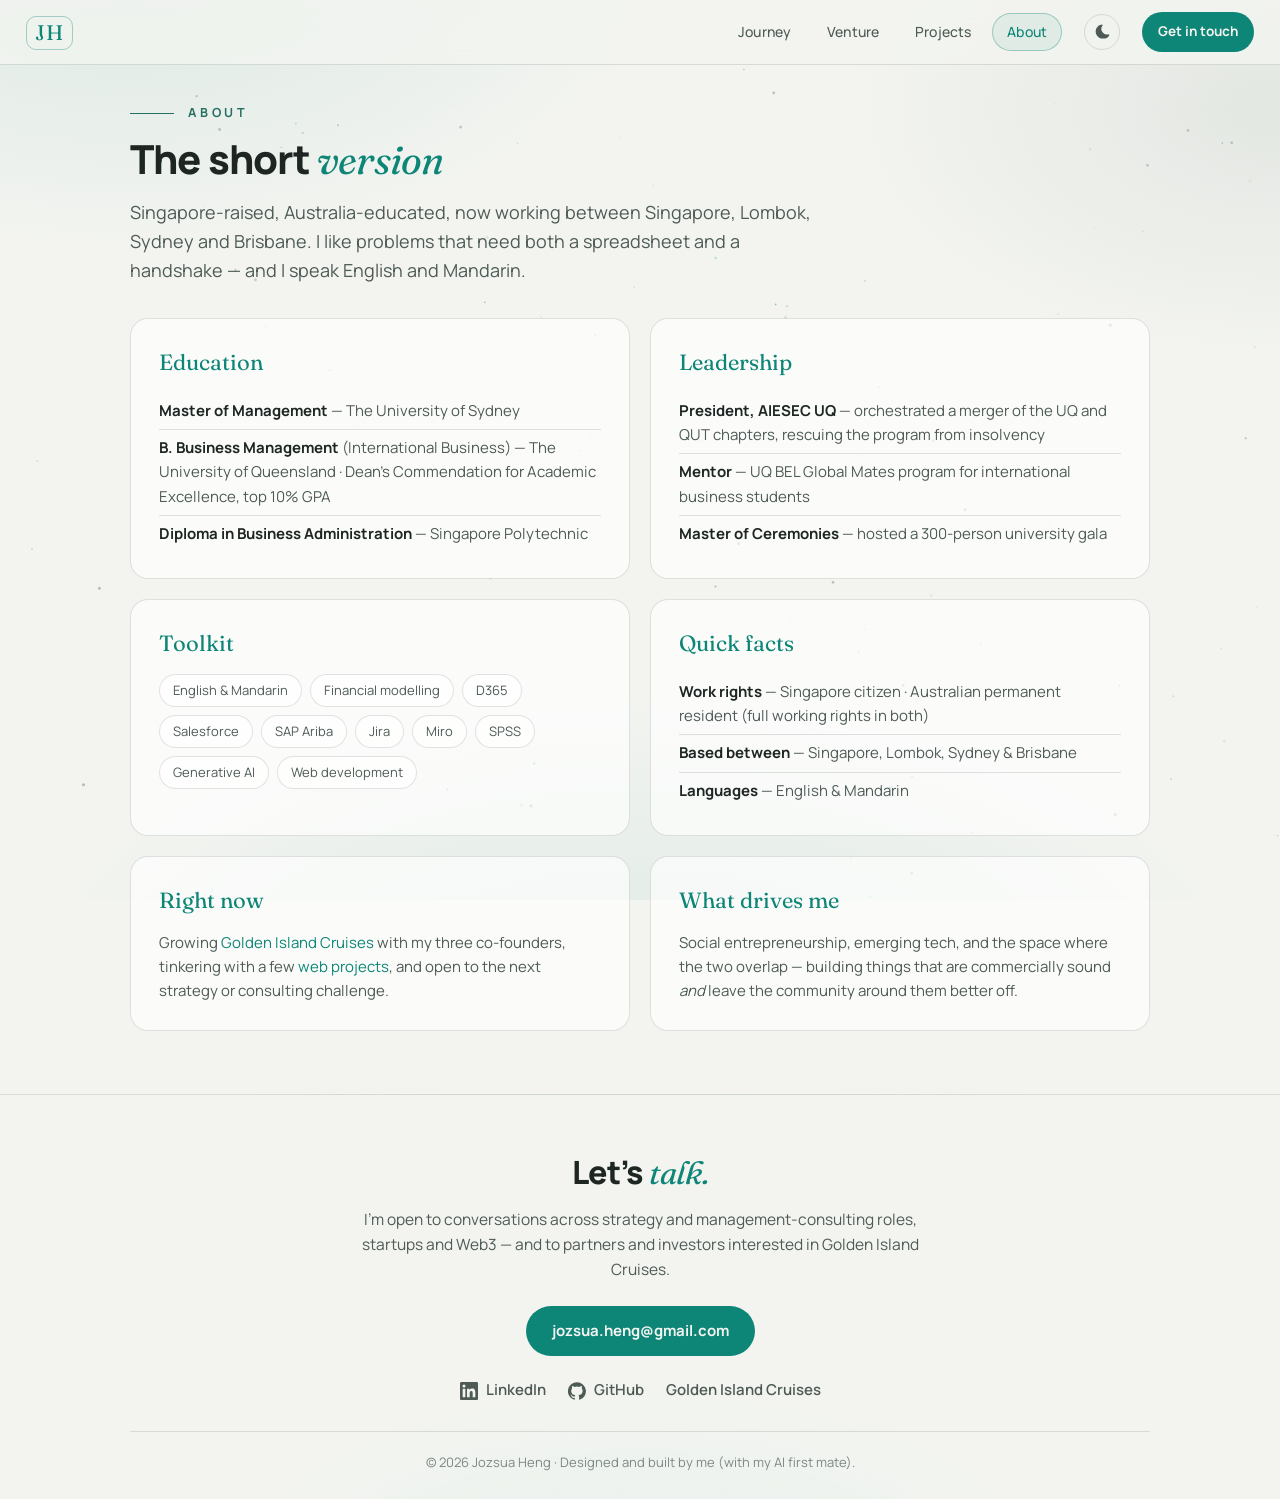
==== commit b9c9c436: "Polish: HD venture photos, real dragons, GSA progression title, softer claims, light-mode depth - Al" ====
--- a/about.html
+++ b/about.html
@@ -92,8 +92,8 @@
             <h3>Right now</h3>
             <p>
               Growing <a href="venture.html" style="color: var(--accent); text-decoration: none;">Golden Island Cruises</a>
-              with my three co-founders, building
-              <a href="projects.html" style="color: var(--accent); text-decoration: none;">software</a> on the side,
+              with my three co-founders, tinkering with a few
+              <a href="projects.html" style="color: var(--accent); text-decoration: none;">web projects</a>,
               and open to the next strategy or consulting challenge.
             </p>
           </div>
--- a/styles.css
+++ b/styles.css
@@ -47,7 +47,23 @@
 
 * { margin: 0; padding: 0; box-sizing: border-box; }
 
-html { scroll-behavior: smooth; background: var(--bg); }
+html {
+  scroll-behavior: smooth;
+  /* faint fixed glow at the top gives the flat dark ink some depth */
+  background:
+    radial-gradient(65% 45% at 50% -10%, rgba(110, 218, 203, 0.055), transparent 60%),
+    var(--bg);
+  background-attachment: fixed;
+}
+/* light mode: layered soft washes so the paper isn't a flat white wall */
+html[data-theme="light"] {
+  background:
+    radial-gradient(70% 55% at 10% -5%, rgba(13, 133, 119, 0.1), transparent 60%),
+    radial-gradient(55% 45% at 100% 12%, rgba(96, 125, 115, 0.11), transparent 62%),
+    radial-gradient(85% 60% at 50% 112%, rgba(13, 133, 119, 0.09), transparent 60%),
+    var(--bg);
+  background-attachment: fixed;
+}
 
 body {
   background: transparent;
